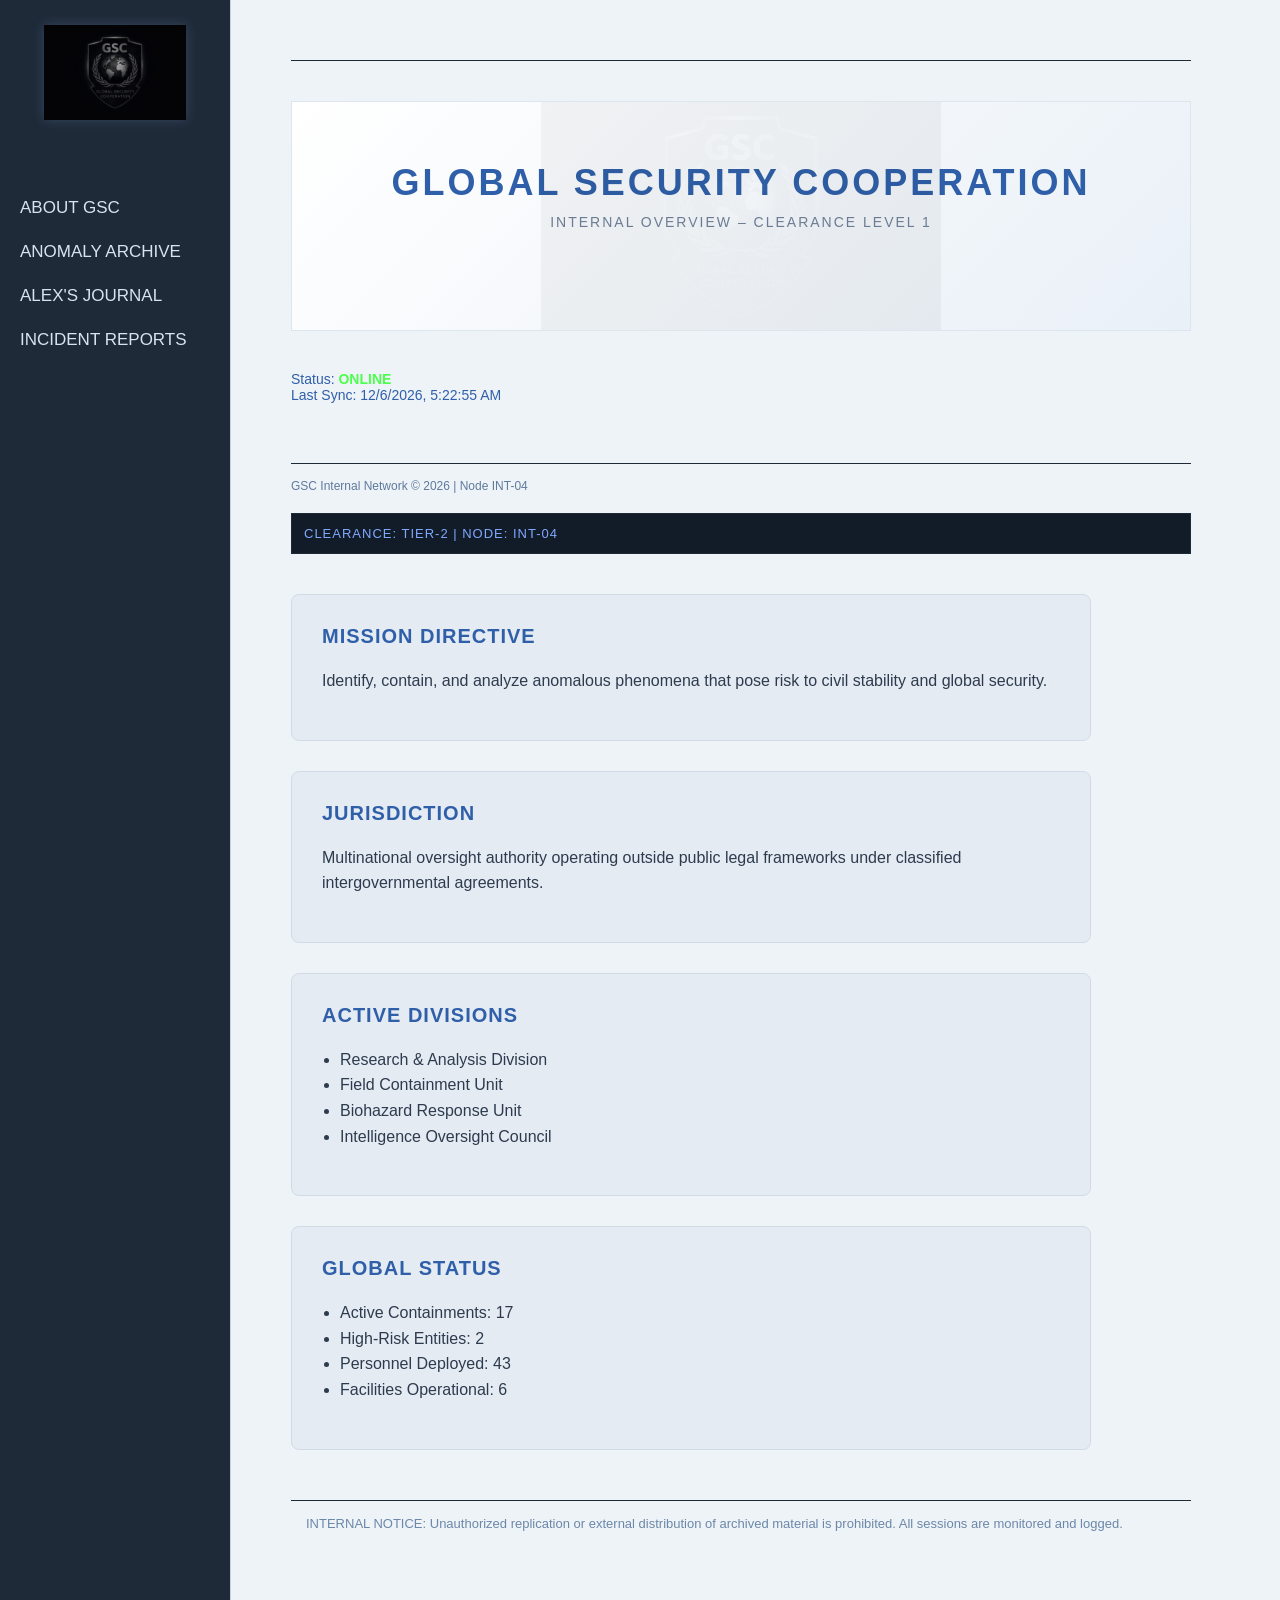
==== index.html @ 2fe8d0e1 "Update index.html" ====
<!DOCTYPE html>
<html>
<head>
  <title>GSC | About</title>
  <style>
    .divider {
  height: 1px;
  background: #1f2a38;
  margin: 15px 0 25px 0;
    }
    .online {
  color: #4cff4c;
  font-weight: bold;
  position: relative;
  animation: flicker 3s infinite;
}

@keyframes flicker {
  0%, 18%, 22%, 25%, 53%, 57%, 100% { opacity: 1; }
  20%, 24%, 55% { opacity: 0.4; }
}

.system-status {
  font-size: 14px;
  color: #2f5fa8;
  margin-top: 20px;
}
    .subtitle {
  color: #6f8199;
  margin-top: -10px;
  margin-bottom: 40px;
  font-size: 14px;
  letter-spacing: 1px;
    }
    .content {
  flex: 1;
  padding: 60px;
  max-width: 900px;
}

.content::before {
  content: "";
  display: block;
  height: 1px;
  background: #1f2a38;
  margin-bottom: 40px;
}
    body {
  
  animation: subtlePulse 8s ease-in-out infinite alternate;
@keyframes subtlePulse {
  from { background-position: 0% 0%; }
  to { background-position: 5% 5%; }
      }
  
  
  margin: 0;
  font-family: "Segoe UI", Arial, sans-serif;
  background: #eef3f8;
  color: #1e2a38;
  display: flex;
  
  
/* Sidebar */
.sidebar {
  width: 190px;
  background: #1e2a38;
  padding: 25px 20px;
  display: flex;
  flex-direction: column;
  border-right: 1px solid #c5d1df;
  min-height: 100vh;
        }
.sidebar a {
  color: #d8e2f0;
  text-decoration: none;
  margin: 12px 0;
  font-size: 17px;
  transition: all 0.25s ease;
    }

.sidebar a.active {
  color: #2f5fa8;
  border-left: 3px solid #2f5fa8;
  padding-left: 10px;
  }

.sidebar a:hover {
  color: #2f5fa8;
  padding-left: 6px;
}
.footer {
  margin-top: 60px;
  font-size: 12px;
  color: #5f7a9c;
  border-top: 1px solid #1f2a38;
  padding-top: 15px;
}

/* Logo */
.logo {
  width: 75%;
  max-width: 150px;
  height: auto;
  margin-bottom: 25px;
  align-self: center;
  filter: drop-shadow(0 0 6px rgba(143, 182, 255, 0.2));
                      }
.hero {
  position: relative;
  text-align: center;
  padding: 60px 20px;
  margin-bottom: 40px;
  border: 1px solid #dde5ef;
  background: linear-gradient(135deg, #ffffff, #e9f0f7);
  overflow: hidden;
}

.hero h1 {
  margin: 0;
  font-size: 36px;
  letter-spacing: 3px;
  color: #2f5fa8;
}

.hero .subtitle {
  margin-top: 10px;
  font-size: 14px;
  color: #6f8199;
  letter-spacing: 2px;
}

.hero-overlay {
  position: absolute;
  top: 50%;
  left: 50%;
  width: 400px;
  height: 400px;
  background: url("gsc-logo.png") no-repeat center;
  background-size: contain;
  transform: translate(-50%, -50%);
  opacity: 0.04;
  pointer-events: none;
      }

/* Content */
.content {
  flex: 1;
  padding: 60px;
  max-width: 900px;
    }
          .status-bar {
  margin-top: 20px;
  margin-bottom: 40px;
  padding: 12px;
  background-color: #121c29;
  border: 1px solid #1f2a38;
  font-size: 13px;
  letter-spacing: 1px;
  color: #7fa9ff;
}

.grid {
  display: flex;
  flex-direction: column;
  gap: 30px;
  max-width: 800px;
}

.card {
  background: #e4ebf3;
  padding: 30px;
  border: 1px solid #d2dbe5;
  border-radius: 8px;
  transition: all 0.25s ease;
}

.card:hover {
  border-color: #2f5fa8;
  transform: translateY(-3px);
  box-shadow: 0 6px 18px rgba(0, 0, 0, 0.06);
                              }

.card h3 {
   
  margin-top: 0;
  font-size: 20px;
  letter-spacing: 1px;
  color: #2f5fa8;
  font-weight: 600;
      
  
}

.card ul {
  padding-left: 18px;
  color: #9fb3cc;
}
.card p, .card ul {
  font-size: 16px;
  line-height: 1.6;
  color: #2e3b4e;
}
.notice {
  margin-top: 50px;
  padding: 15px;
  border-top: 1px solid #1f2a38;
  font-size: 13px;
  color: #6c87a8;
}

  </style>

<body>

  <div class="sidebar">
    <img src="gsc-logo.png" alt="GSC Logo" class="logo">
     <div class="divider"></div>
      <a href="index.html">ABOUT GSC</a>
      <a href="anomalies/">ANOMALY ARCHIVE</a>
      <a href="journal/">ALEX'S JOURNAL</a>
      <a href="incidents/">INCIDENT REPORTS</a>
  </div>

  <div class="content">
    <div class="hero">
  <div class="hero-overlay"></div>
  <h1>GLOBAL SECURITY COOPERATION</h1>
  <p class="subtitle">INTERNAL OVERVIEW – CLEARANCE LEVEL 1</p>
    </div>
<p class="system-status">
  Status: <span class="online">ONLINE</span><br>
  Last Sync: <span id="lastSync"></span>
</p>
    <footer class="footer">
  GSC Internal Network © 2026 | Node INT-04
    </footer>
<div class="status-bar">
  CLEARANCE: TIER-2 | NODE: INT-04
</div>

<div class="grid">

  <div class="card">
    <h3>MISSION DIRECTIVE</h3>
    <p>
      Identify, contain, and analyze anomalous phenomena that pose risk to
      civil stability and global security.
    </p>
  </div>

  <div class="card">
    <h3>JURISDICTION</h3>
    <p>
      Multinational oversight authority operating outside public legal
      frameworks under classified intergovernmental agreements.
    </p>
  </div>

  <div class="card">
    <h3>ACTIVE DIVISIONS</h3>
    <ul>
      <li>Research & Analysis Division</li>
      <li>Field Containment Unit</li>
      <li>Biohazard Response Unit</li>
      <li>Intelligence Oversight Council</li>
    </ul>
  </div>

  <div class="card">
    <h3>GLOBAL STATUS</h3>
    <ul>
      <li>Active Containments: 17</li>
      <li>High-Risk Entities: 2</li>
      <li>Personnel Deployed: 43</li>
      <li>Facilities Operational: 6</li>
    </ul>
  </div>

</div>

<div class="notice">
  INTERNAL NOTICE: Unauthorized replication or external distribution of
  archived material is prohibited. All sessions are monitored and logged.
</div>
  </div>
  <script>
  function updateTime() {
    const now = new Date();
    const formatted = now.toLocaleString();
    document.getElementById("lastSync").textContent = formatted;
  }

  updateTime();
  setInterval(updateTime, 1000);
</script>

</body>
</html>
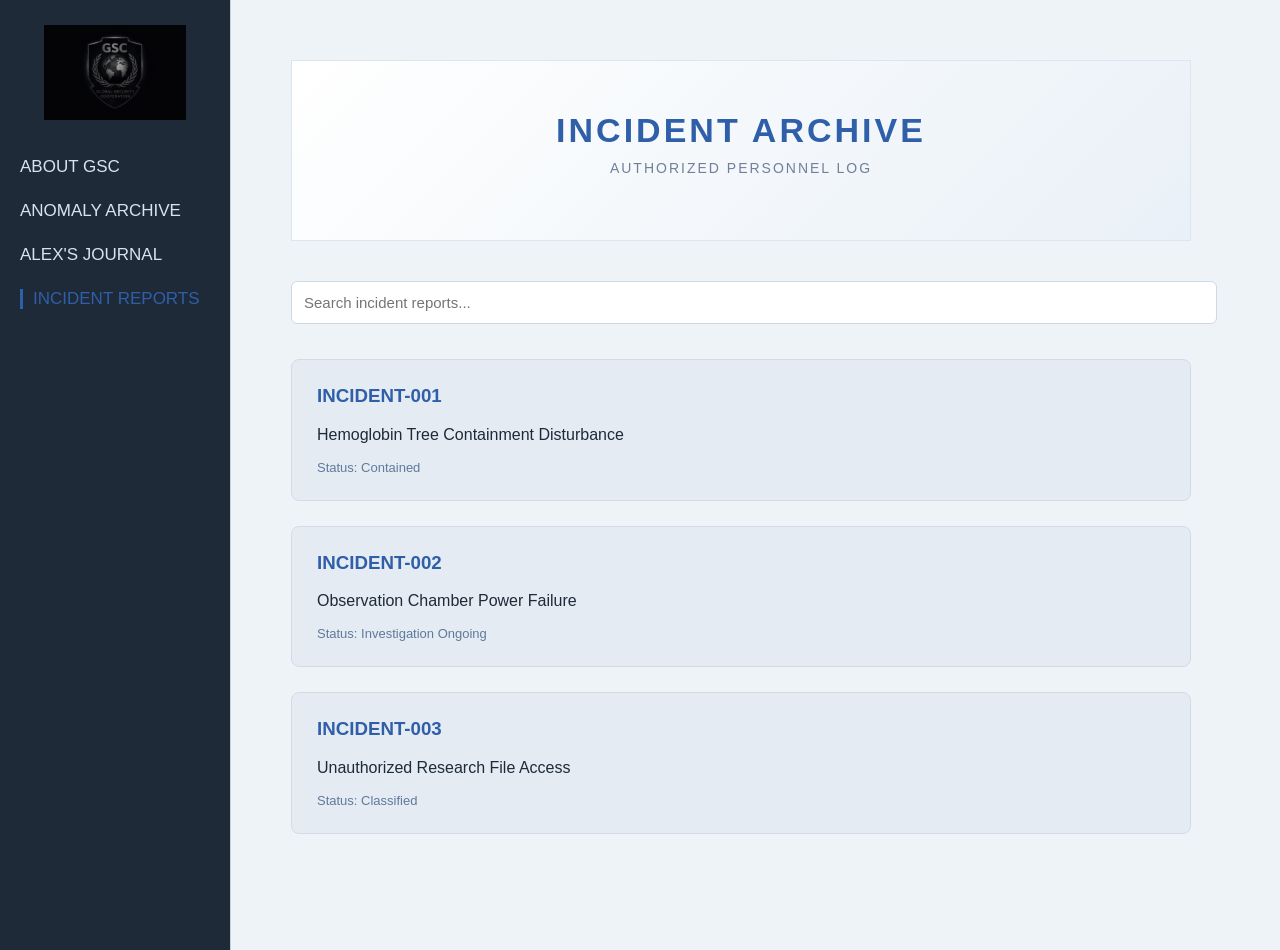
==== commit a7e593d5: "Update index.html" ====
--- a/index.html
+++ b/index.html
@@ -1,299 +1,186 @@
-<!DOCTYPE html>
-<html>
+<!DOCTYPE html><html>
 <head>
-  <title>GSC | About</title>
-  <style>
-    .divider {
-  height: 1px;
-  background: #1f2a38;
-  margin: 15px 0 25px 0;
-    }
-    .online {
-  color: #4cff4c;
-  font-weight: bold;
-  position: relative;
-  animation: flicker 3s infinite;
+<title>GSC | Incident Reports</title><style>
+
+body{
+margin:0;
+font-family:"Segoe UI", Arial, sans-serif;
+background:#eef3f8;
+color:#1e2a38;
+display:flex;
 }
 
-@keyframes flicker {
-  0%, 18%, 22%, 25%, 53%, 57%, 100% { opacity: 1; }
-  20%, 24%, 55% { opacity: 0.4; }
+/* Sidebar */
+
+.sidebar{
+width:190px;
+background:#1e2a38;
+padding:25px 20px;
+display:flex;
+flex-direction:column;
+border-right:1px solid #c5d1df;
+min-height:100vh;
 }
 
-.system-status {
-  font-size: 14px;
-  color: #2f5fa8;
-  margin-top: 20px;
-}
-    .subtitle {
-  color: #6f8199;
-  margin-top: -10px;
-  margin-bottom: 40px;
-  font-size: 14px;
-  letter-spacing: 1px;
-    }
-    .content {
-  flex: 1;
-  padding: 60px;
-  max-width: 900px;
+.sidebar a{
+color:#d8e2f0;
+text-decoration:none;
+margin:12px 0;
+font-size:17px;
+transition:all 0.25s ease;
 }
 
-.content::before {
-  content: "";
-  display: block;
-  height: 1px;
-  background: #1f2a38;
-  margin-bottom: 40px;
-}
-    body {
-  
-  animation: subtlePulse 8s ease-in-out infinite alternate;
-@keyframes subtlePulse {
-  from { background-position: 0% 0%; }
-  to { background-position: 5% 5%; }
-      }
-  
-  
-  margin: 0;
-  font-family: "Segoe UI", Arial, sans-serif;
-  background: #eef3f8;
-  color: #1e2a38;
-  display: flex;
-  
-  
-/* Sidebar */
-.sidebar {
-  width: 190px;
-  background: #1e2a38;
-  padding: 25px 20px;
-  display: flex;
-  flex-direction: column;
-  border-right: 1px solid #c5d1df;
-  min-height: 100vh;
-        }
-.sidebar a {
-  color: #d8e2f0;
-  text-decoration: none;
-  margin: 12px 0;
-  font-size: 17px;
-  transition: all 0.25s ease;
-    }
-
-.sidebar a.active {
-  color: #2f5fa8;
-  border-left: 3px solid #2f5fa8;
-  padding-left: 10px;
-  }
-
-.sidebar a:hover {
-  color: #2f5fa8;
-  padding-left: 6px;
-}
-.footer {
-  margin-top: 60px;
-  font-size: 12px;
-  color: #5f7a9c;
-  border-top: 1px solid #1f2a38;
-  padding-top: 15px;
+.sidebar a.active{
+color:#2f5fa8;
+border-left:3px solid #2f5fa8;
+padding-left:10px;
 }
 
-/* Logo */
-.logo {
-  width: 75%;
-  max-width: 150px;
-  height: auto;
-  margin-bottom: 25px;
-  align-self: center;
-  filter: drop-shadow(0 0 6px rgba(143, 182, 255, 0.2));
-                      }
-.hero {
-  position: relative;
-  text-align: center;
-  padding: 60px 20px;
-  margin-bottom: 40px;
-  border: 1px solid #dde5ef;
-  background: linear-gradient(135deg, #ffffff, #e9f0f7);
-  overflow: hidden;
+.sidebar a:hover{
+color:#2f5fa8;
+padding-left:6px;
 }
 
-.hero h1 {
-  margin: 0;
-  font-size: 36px;
-  letter-spacing: 3px;
-  color: #2f5fa8;
+.logo{
+width:75%;
+max-width:150px;
+margin-bottom:25px;
+align-self:center;
 }
 
-.hero .subtitle {
-  margin-top: 10px;
-  font-size: 14px;
-  color: #6f8199;
-  letter-spacing: 2px;
+/* Main content */
+
+.content{
+flex:1;
+padding:60px;
+max-width:900px;
 }
 
-.hero-overlay {
-  position: absolute;
-  top: 50%;
-  left: 50%;
-  width: 400px;
-  height: 400px;
-  background: url("gsc-logo.png") no-repeat center;
-  background-size: contain;
-  transform: translate(-50%, -50%);
-  opacity: 0.04;
-  pointer-events: none;
-      }
+/* Header */
 
-/* Content */
-.content {
-  flex: 1;
-  padding: 60px;
-  max-width: 900px;
-    }
-          .status-bar {
-  margin-top: 20px;
-  margin-bottom: 40px;
-  padding: 12px;
-  background-color: #121c29;
-  border: 1px solid #1f2a38;
-  font-size: 13px;
-  letter-spacing: 1px;
-  color: #7fa9ff;
+.hero{
+text-align:center;
+padding:50px;
+border:1px solid #dde5ef;
+background:linear-gradient(135deg,#ffffff,#e9f0f7);
+margin-bottom:40px;
 }
 
-.grid {
-  display: flex;
-  flex-direction: column;
-  gap: 30px;
-  max-width: 800px;
+.hero h1{
+margin:0;
+font-size:34px;
+letter-spacing:3px;
+color:#2f5fa8;
 }
 
-.card {
-  background: #e4ebf3;
-  padding: 30px;
-  border: 1px solid #d2dbe5;
-  border-radius: 8px;
-  transition: all 0.25s ease;
+.subtitle{
+font-size:14px;
+letter-spacing:2px;
+color:#6f8199;
+margin-top:10px;
 }
 
-.card:hover {
-  border-color: #2f5fa8;
-  transform: translateY(-3px);
-  box-shadow: 0 6px 18px rgba(0, 0, 0, 0.06);
-                              }
+/* Search */
 
-.card h3 {
-   
-  margin-top: 0;
-  font-size: 20px;
-  letter-spacing: 1px;
-  color: #2f5fa8;
-  font-weight: 600;
-      
-  
+.search-bar{
+margin-bottom:35px;
 }
 
-.card ul {
-  padding-left: 18px;
-  color: #9fb3cc;
-}
-.card p, .card ul {
-  font-size: 16px;
-  line-height: 1.6;
-  color: #2e3b4e;
-}
-.notice {
-  margin-top: 50px;
-  padding: 15px;
-  border-top: 1px solid #1f2a38;
-  font-size: 13px;
-  color: #6c87a8;
+.search-bar input{
+width:100%;
+padding:12px;
+border:1px solid #cfd8e3;
+border-radius:6px;
+font-size:15px;
 }
 
-  </style>
+/* Incident cards */
 
-<body>
+.incident-list{
+display:flex;
+flex-direction:column;
+gap:25px;
+}
 
-  <div class="sidebar">
-    <img src="gsc-logo.png" alt="GSC Logo" class="logo">
-     <div class="divider"></div>
-      <a href="index.html">ABOUT GSC</a>
-      <a href="anomalies/">ANOMALY ARCHIVE</a>
-      <a href="journal/">ALEX'S JOURNAL</a>
-      <a href="incidents/">INCIDENT REPORTS</a>
-  </div>
+.incident-card{
+background:#e4ebf3;
+padding:25px;
+border:1px solid #d2dbe5;
+border-radius:8px;
+transition:all 0.25s ease;
+}
 
-  <div class="content">
-    <div class="hero">
-  <div class="hero-overlay"></div>
-  <h1>GLOBAL SECURITY COOPERATION</h1>
-  <p class="subtitle">INTERNAL OVERVIEW – CLEARANCE LEVEL 1</p>
-    </div>
-<p class="system-status">
-  Status: <span class="online">ONLINE</span><br>
-  Last Sync: <span id="lastSync"></span>
-</p>
-    <footer class="footer">
-  GSC Internal Network © 2026 | Node INT-04
-    </footer>
-<div class="status-bar">
-  CLEARANCE: TIER-2 | NODE: INT-04
-</div>
+.incident-card:hover{
+border-color:#2f5fa8;
+transform:translateY(-3px);
+box-shadow:0 6px 18px rgba(0,0,0,0.06);
+}
 
-<div class="grid">
+.incident-card h3{
+margin-top:0;
+color:#2f5fa8;
+}
 
-  <div class="card">
-    <h3>MISSION DIRECTIVE</h3>
-    <p>
-      Identify, contain, and analyze anomalous phenomena that pose risk to
-      civil stability and global security.
-    </p>
-  </div>
+.incident-card a{
+text-decoration:none;
+color:inherit;
+}
 
-  <div class="card">
-    <h3>JURISDICTION</h3>
-    <p>
-      Multinational oversight authority operating outside public legal
-      frameworks under classified intergovernmental agreements.
-    </p>
-  </div>
+.status{
+font-size:13px;
+margin-top:10px;
+color:#5f7a9c;
+}
 
-  <div class="card">
-    <h3>ACTIVE DIVISIONS</h3>
-    <ul>
-      <li>Research & Analysis Division</li>
-      <li>Field Containment Unit</li>
-      <li>Biohazard Response Unit</li>
-      <li>Intelligence Oversight Council</li>
-    </ul>
-  </div>
+</style></head><body><div class="sidebar"><img src="../gsc-logo.png" class="logo"><a href="../index.html">ABOUT GSC</a>
+<a href="../anomalies/">ANOMALY ARCHIVE</a>
+<a href="../journal/">ALEX'S JOURNAL</a>
+<a href="index.html" class="active">INCIDENT REPORTS</a>
 
-  <div class="card">
-    <h3>GLOBAL STATUS</h3>
-    <ul>
-      <li>Active Containments: 17</li>
-      <li>High-Risk Entities: 2</li>
-      <li>Personnel Deployed: 43</li>
-      <li>Facilities Operational: 6</li>
-    </ul>
-  </div>
+</div><div class="content"><div class="hero">
+<h1>INCIDENT ARCHIVE</h1>
+<p class="subtitle">AUTHORIZED PERSONNEL LOG</p>
+</div><div class="search-bar">
+<input type="text" id="searchInput" placeholder="Search incident reports...">
+</div><div class="incident-list" id="incidentList"><div class="incident-card">
+<a href="incident-001.html">
+<h3>INCIDENT-001</h3>
+<p>Hemoglobin Tree Containment Disturbance</p>
+</a>
+<div class="status">Status: Contained</div>
+</div><div class="incident-card">
+<a href="incident-002.html">
+<h3>INCIDENT-002</h3>
+<p>Observation Chamber Power Failure</p>
+</a>
+<div class="status">Status: Investigation Ongoing</div>
+</div><div class="incident-card">
+<a href="incident-003.html">
+<h3>INCIDENT-003</h3>
+<p>Unauthorized Research File Access</p>
+</a>
+<div class="status">Status: Classified</div>
+</div></div></div><script>
 
-</div>
+const searchInput = document.getElementById("searchInput");
 
-<div class="notice">
-  INTERNAL NOTICE: Unauthorized replication or external distribution of
-  archived material is prohibited. All sessions are monitored and logged.
-</div>
-  </div>
-  <script>
-  function updateTime() {
-    const now = new Date();
-    const formatted = now.toLocaleString();
-    document.getElementById("lastSync").textContent = formatted;
-  }
+searchInput.addEventListener("keyup", function(){
+let filter = searchInput.value.toLowerCase();
+let cards = document.querySelectorAll(".incident-card");
 
-  updateTime();
-  setInterval(updateTime, 1000);
-</script>
+cards.forEach(card=>{
+let text = card.innerText.toLowerCase();
 
-</body>
+if(text.includes(filter)){
+card.style.display="block";
+}
+else{
+card.style.display="none";
+}
+
+});
+
+});
+
+</script></body>
 </html>
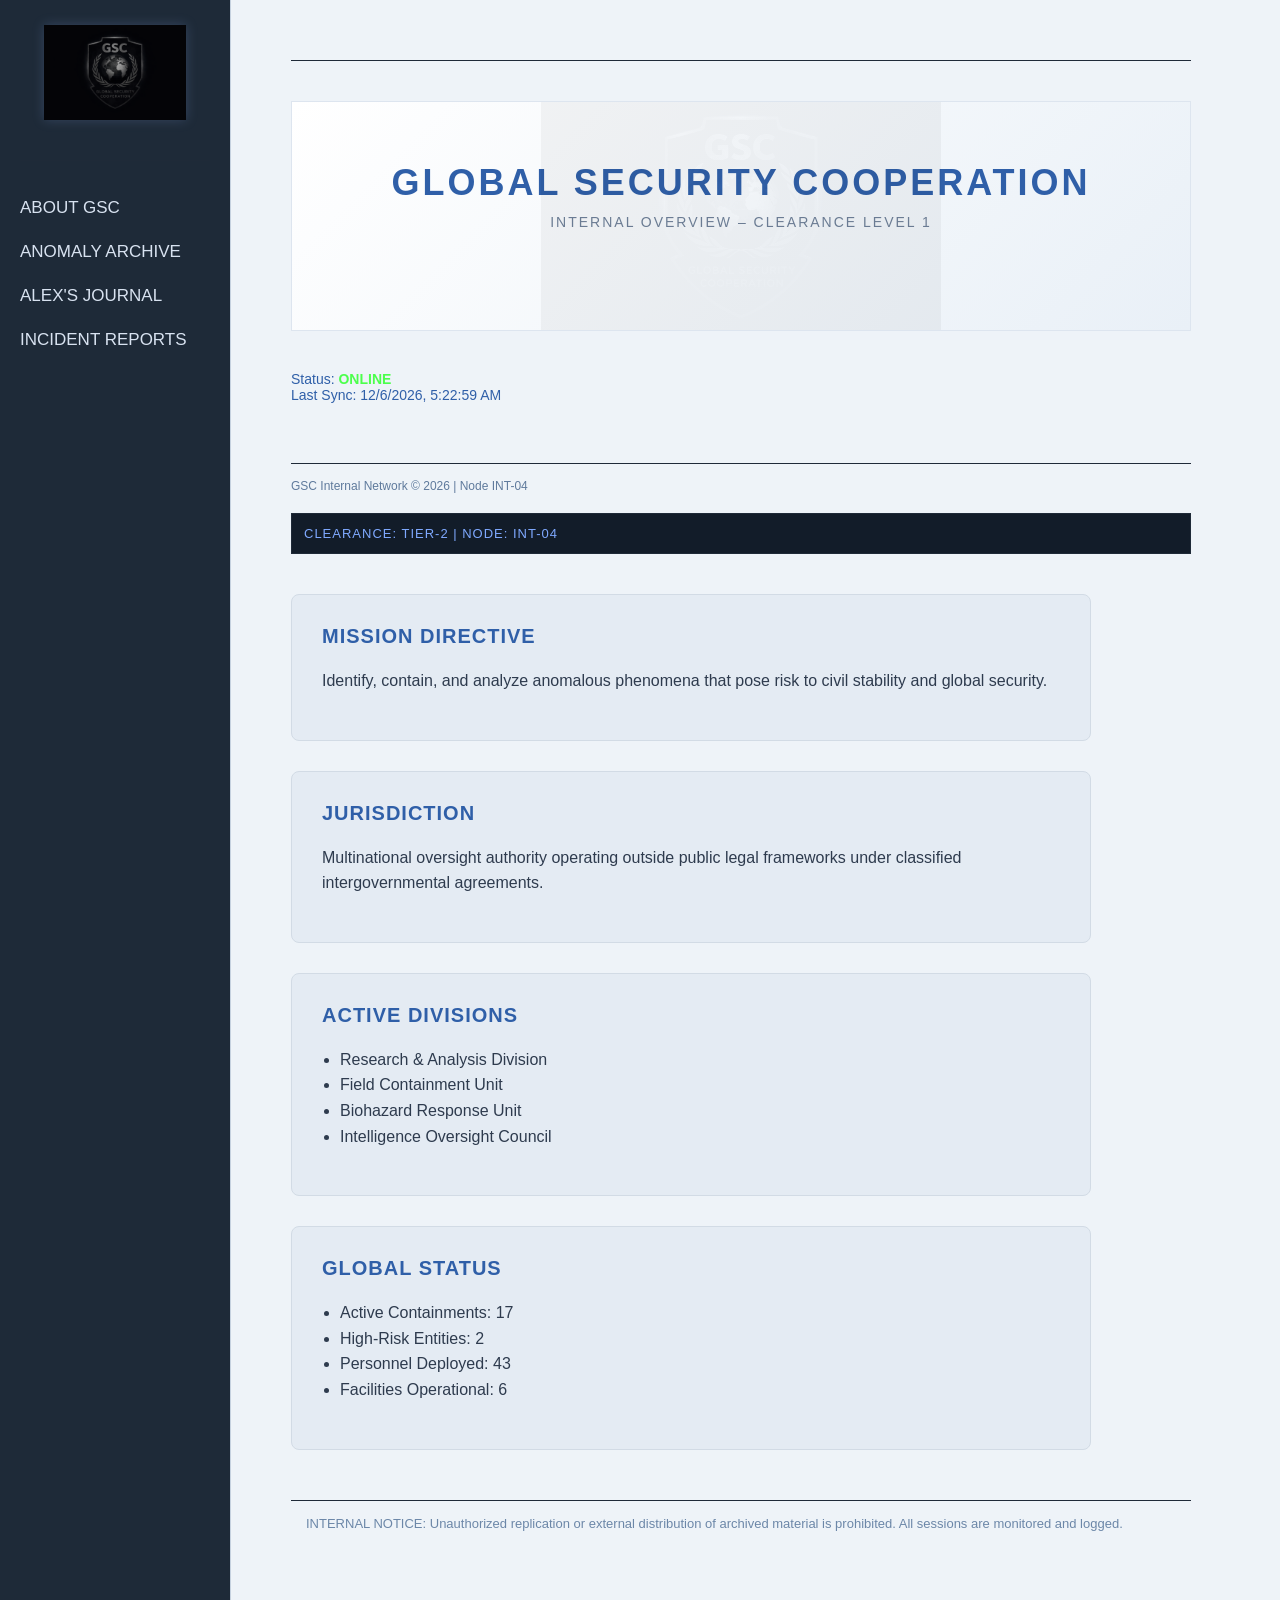
==== commit 6277d7ef: "Update index.html" ====
--- a/index.html
+++ b/index.html
@@ -1,186 +1,271 @@
-<!DOCTYPE html><html>
-<head>
-<title>GSC | Incident Reports</title><style>
-
-body{
-margin:0;
-font-family:"Segoe UI", Arial, sans-serif;
-background:#eef3f8;
-color:#1e2a38;
-display:flex;
-}
+<!DOCTYPE html>  <html>  
+<head>  
+  <title>GSC | About</title>  
+  <style>  
+    .divider {  
+  height: 1px;  
+  background: #1f2a38;  
+  margin: 15px 0 25px 0;  
+    }  
+    .online {  
+  color: #4cff4c;  
+  font-weight: bold;  
+  position: relative;  
+  animation: flicker 3s infinite;  
+}  @keyframes flicker {
+0%, 18%, 22%, 25%, 53%, 57%, 100% { opacity: 1; }
+20%, 24%, 55% { opacity: 0.4; }
+}
+
+.system-status {
+font-size: 14px;
+color: #2f5fa8;
+margin-top: 20px;
+}
+.subtitle {
+color: #6f8199;
+margin-top: -10px;
+margin-bottom: 40px;
+font-size: 14px;
+letter-spacing: 1px;
+}
+.content {
+flex: 1;
+padding: 60px;
+max-width: 900px;
+}
+
+.content::before {
+content: "";
+display: block;
+height: 1px;
+background: #1f2a38;
+margin-bottom: 40px;
+}
+body {
+
+animation: subtlePulse 8s ease-in-out infinite alternate;
+@keyframes subtlePulse {
+from { background-position: 0% 0%; }
+to { background-position: 5% 5%; }
+}
+
+margin: 0;
+font-family: "Segoe UI", Arial, sans-serif;
+background: #eef3f8;
+color: #1e2a38;
+display: flex;
 
 /* Sidebar */
-
-.sidebar{
-width:190px;
-background:#1e2a38;
-padding:25px 20px;
-display:flex;
-flex-direction:column;
-border-right:1px solid #c5d1df;
-min-height:100vh;
-}
-
-.sidebar a{
-color:#d8e2f0;
-text-decoration:none;
-margin:12px 0;
-font-size:17px;
-transition:all 0.25s ease;
-}
-
-.sidebar a.active{
-color:#2f5fa8;
-border-left:3px solid #2f5fa8;
-padding-left:10px;
-}
-
-.sidebar a:hover{
-color:#2f5fa8;
-padding-left:6px;
-}
-
-.logo{
-width:75%;
-max-width:150px;
-margin-bottom:25px;
-align-self:center;
-}
-
-/* Main content */
-
-.content{
-flex:1;
-padding:60px;
-max-width:900px;
-}
-
-/* Header */
-
-.hero{
-text-align:center;
-padding:50px;
-border:1px solid #dde5ef;
-background:linear-gradient(135deg,#ffffff,#e9f0f7);
-margin-bottom:40px;
-}
-
-.hero h1{
-margin:0;
-font-size:34px;
-letter-spacing:3px;
-color:#2f5fa8;
-}
-
-.subtitle{
-font-size:14px;
-letter-spacing:2px;
-color:#6f8199;
-margin-top:10px;
-}
-
-/* Search */
-
-.search-bar{
-margin-bottom:35px;
-}
-
-.search-bar input{
-width:100%;
-padding:12px;
-border:1px solid #cfd8e3;
-border-radius:6px;
-font-size:15px;
-}
-
-/* Incident cards */
-
-.incident-list{
-display:flex;
-flex-direction:column;
-gap:25px;
-}
-
-.incident-card{
-background:#e4ebf3;
-padding:25px;
-border:1px solid #d2dbe5;
-border-radius:8px;
-transition:all 0.25s ease;
-}
-
-.incident-card:hover{
-border-color:#2f5fa8;
-transform:translateY(-3px);
-box-shadow:0 6px 18px rgba(0,0,0,0.06);
-}
-
-.incident-card h3{
-margin-top:0;
-color:#2f5fa8;
-}
-
-.incident-card a{
-text-decoration:none;
-color:inherit;
-}
-
-.status{
-font-size:13px;
-margin-top:10px;
-color:#5f7a9c;
-}
-
-</style></head><body><div class="sidebar"><img src="../gsc-logo.png" class="logo"><a href="../index.html">ABOUT GSC</a>
-<a href="../anomalies/">ANOMALY ARCHIVE</a>
-<a href="../journal/">ALEX'S JOURNAL</a>
-<a href="index.html" class="active">INCIDENT REPORTS</a>
-
-</div><div class="content"><div class="hero">
-<h1>INCIDENT ARCHIVE</h1>
-<p class="subtitle">AUTHORIZED PERSONNEL LOG</p>
-</div><div class="search-bar">
-<input type="text" id="searchInput" placeholder="Search incident reports...">
-</div><div class="incident-list" id="incidentList"><div class="incident-card">
-<a href="incident-001.html">
-<h3>INCIDENT-001</h3>
-<p>Hemoglobin Tree Containment Disturbance</p>
-</a>
-<div class="status">Status: Contained</div>
-</div><div class="incident-card">
-<a href="incident-002.html">
-<h3>INCIDENT-002</h3>
-<p>Observation Chamber Power Failure</p>
-</a>
-<div class="status">Status: Investigation Ongoing</div>
-</div><div class="incident-card">
-<a href="incident-003.html">
-<h3>INCIDENT-003</h3>
-<p>Unauthorized Research File Access</p>
-</a>
-<div class="status">Status: Classified</div>
-</div></div></div><script>
-
-const searchInput = document.getElementById("searchInput");
-
-searchInput.addEventListener("keyup", function(){
-let filter = searchInput.value.toLowerCase();
-let cards = document.querySelectorAll(".incident-card");
-
-cards.forEach(card=>{
-let text = card.innerText.toLowerCase();
-
-if(text.includes(filter)){
-card.style.display="block";
-}
-else{
-card.style.display="none";
-}
-
-});
-
-});
-
-</script></body>
-</html>
+.sidebar {
+width: 190px;
+background: #1e2a38;
+padding: 25px 20px;
+display: flex;
+flex-direction: column;
+border-right: 1px solid #c5d1df;
+min-height: 100vh;
+}
+.sidebar a {
+color: #d8e2f0;
+text-decoration: none;
+margin: 12px 0;
+font-size: 17px;
+transition: all 0.25s ease;
+}
+
+.sidebar a.active {
+color: #2f5fa8;
+border-left: 3px solid #2f5fa8;
+padding-left: 10px;
+}
+
+.sidebar a:hover {
+color: #2f5fa8;
+padding-left: 6px;
+}
+.footer {
+margin-top: 60px;
+font-size: 12px;
+color: #5f7a9c;
+border-top: 1px solid #1f2a38;
+padding-top: 15px;
+}
+
+/* Logo */
+.logo {
+width: 75%;
+max-width: 150px;
+height: auto;
+margin-bottom: 25px;
+align-self: center;
+filter: drop-shadow(0 0 6px rgba(143, 182, 255, 0.2));
+}
+.hero {
+position: relative;
+text-align: center;
+padding: 60px 20px;
+margin-bottom: 40px;
+border: 1px solid #dde5ef;
+background: linear-gradient(135deg, #ffffff, #e9f0f7);
+overflow: hidden;
+}
+
+.hero h1 {
+margin: 0;
+font-size: 36px;
+letter-spacing: 3px;
+color: #2f5fa8;
+}
+
+.hero .subtitle {
+margin-top: 10px;
+font-size: 14px;
+color: #6f8199;
+letter-spacing: 2px;
+}
+
+.hero-overlay {
+position: absolute;
+top: 50%;
+left: 50%;
+width: 400px;
+height: 400px;
+background: url("gsc-logo.png") no-repeat center;
+background-size: contain;
+transform: translate(-50%, -50%);
+opacity: 0.04;
+pointer-events: none;
+}
+
+/* Content */
+.content {
+flex: 1;
+padding: 60px;
+max-width: 900px;
+}
+.status-bar {
+margin-top: 20px;
+margin-bottom: 40px;
+padding: 12px;
+background-color: #121c29;
+border: 1px solid #1f2a38;
+font-size: 13px;
+letter-spacing: 1px;
+color: #7fa9ff;
+}
+
+.grid {
+display: flex;
+flex-direction: column;
+gap: 30px;
+max-width: 800px;
+}
+
+.card {
+background: #e4ebf3;
+padding: 30px;
+border: 1px solid #d2dbe5;
+border-radius: 8px;
+transition: all 0.25s ease;
+}
+
+.card:hover {
+border-color: #2f5fa8;
+transform: translateY(-3px);
+box-shadow: 0 6px 18px rgba(0, 0, 0, 0.06);
+}
+
+.card h3 {
+
+margin-top: 0;
+font-size: 20px;
+letter-spacing: 1px;
+color: #2f5fa8;
+font-weight: 600;
+
+}
+
+.card ul {
+padding-left: 18px;
+color: #9fb3cc;
+}
+.card p, .card ul {
+font-size: 16px;
+line-height: 1.6;
+color: #2e3b4e;
+}
+.notice {
+margin-top: 50px;
+padding: 15px;
+border-top: 1px solid #1f2a38;
+font-size: 13px;
+color: #6c87a8;
+}
+
+  </style>  <body>    <div class="sidebar">  
+    <img src="gsc-logo.png" alt="GSC Logo" class="logo">  
+     <div class="divider"></div>  
+      <a href="index.html">ABOUT GSC</a>  
+      <a href="anomalies/">ANOMALY ARCHIVE</a>  
+      <a href="journal/">ALEX'S JOURNAL</a>  
+      <a href="incidents/">INCIDENT REPORTS</a>  
+  </div>    <div class="content">  
+    <div class="hero">  
+  <div class="hero-overlay"></div>  
+  <h1>GLOBAL SECURITY COOPERATION</h1>  
+  <p class="subtitle">INTERNAL OVERVIEW – CLEARANCE LEVEL 1</p>  
+    </div>  
+<p class="system-status">  
+  Status: <span class="online">ONLINE</span><br>  
+  Last Sync: <span id="lastSync"></span>  
+</p>  
+    <footer class="footer">  
+  GSC Internal Network © 2026 | Node INT-04  
+    </footer>  
+<div class="status-bar">  
+  CLEARANCE: TIER-2 | NODE: INT-04  
+</div>  <div class="grid">    <div class="card">  
+    <h3>MISSION DIRECTIVE</h3>  
+    <p>  
+      Identify, contain, and analyze anomalous phenomena that pose risk to  
+      civil stability and global security.  
+    </p>  
+  </div>    <div class="card">  
+    <h3>JURISDICTION</h3>  
+    <p>  
+      Multinational oversight authority operating outside public legal  
+      frameworks under classified intergovernmental agreements.  
+    </p>  
+  </div>    <div class="card">  
+    <h3>ACTIVE DIVISIONS</h3>  
+    <ul>  
+      <li>Research & Analysis Division</li>  
+      <li>Field Containment Unit</li>  
+      <li>Biohazard Response Unit</li>  
+      <li>Intelligence Oversight Council</li>  
+    </ul>  
+  </div>    <div class="card">  
+    <h3>GLOBAL STATUS</h3>  
+    <ul>  
+      <li>Active Containments: 17</li>  
+      <li>High-Risk Entities: 2</li>  
+      <li>Personnel Deployed: 43</li>  
+      <li>Facilities Operational: 6</li>  
+    </ul>  
+  </div>  </div>  <div class="notice">  
+  INTERNAL NOTICE: Unauthorized replication or external distribution of  
+  archived material is prohibited. All sessions are monitored and logged.  
+</div>  
+  </div>  
+  <script>  
+  function updateTime() {  
+    const now = new Date();  
+    const formatted = now.toLocaleString();  
+    document.getElementById("lastSync").textContent = formatted;  
+  }  updateTime();
+setInterval(updateTime, 1000);
+</script>
+
+</body>  
+</html>  
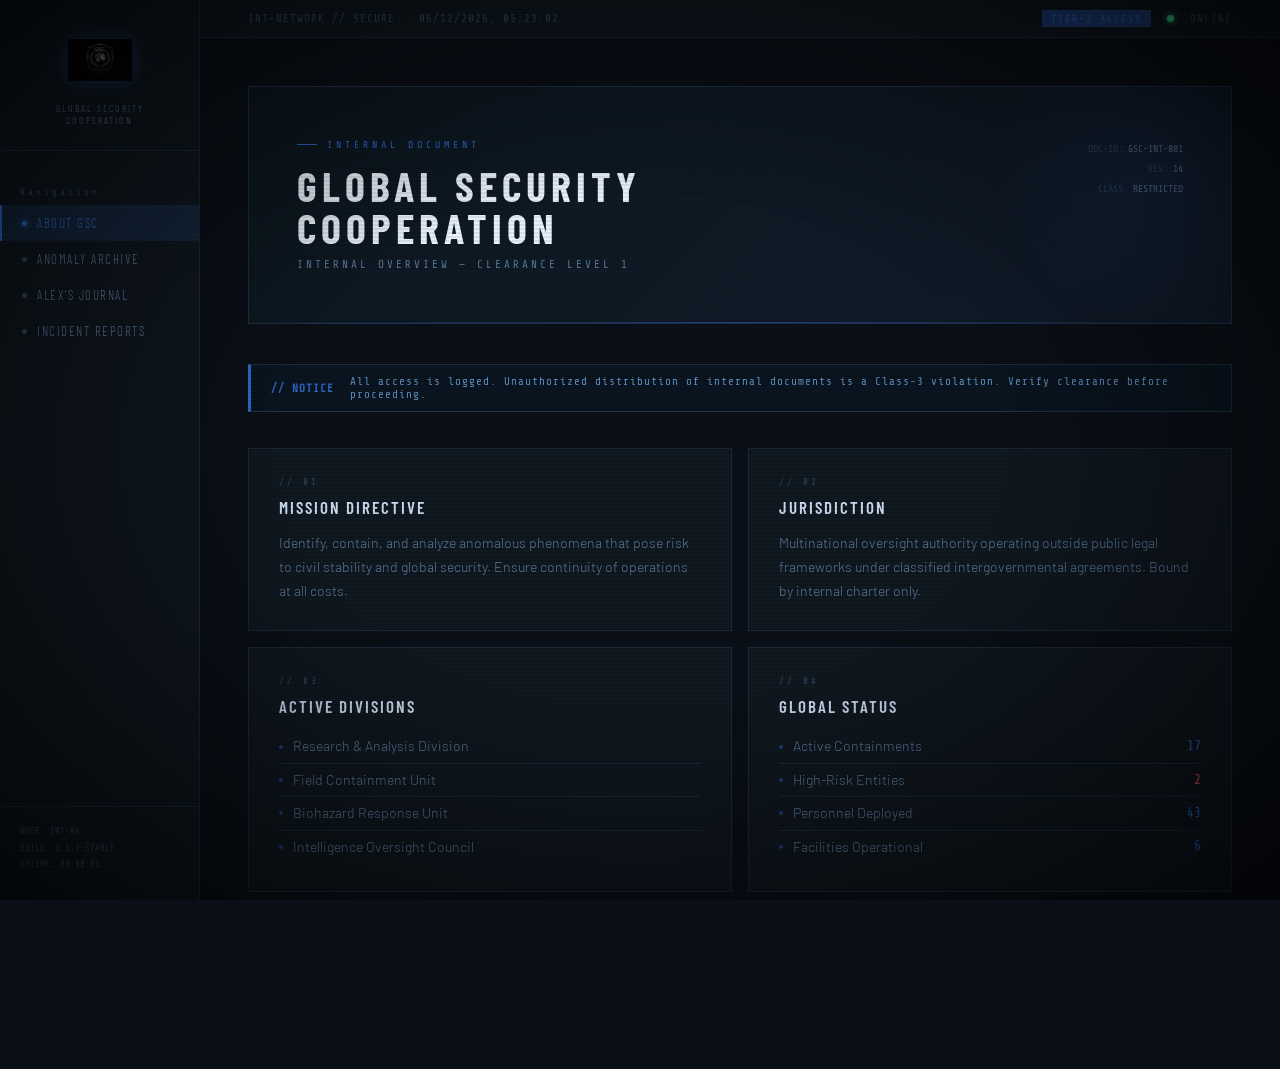
==== commit 63a83766: "Update index.html" ====
--- a/index.html
+++ b/index.html
@@ -1,271 +1,679 @@
-<!DOCTYPE html>  <html>  
-<head>  
-  <title>GSC | About</title>  
-  <style>  
-    .divider {  
-  height: 1px;  
-  background: #1f2a38;  
-  margin: 15px 0 25px 0;  
-    }  
-    .online {  
-  color: #4cff4c;  
-  font-weight: bold;  
-  position: relative;  
-  animation: flicker 3s infinite;  
-}  @keyframes flicker {
-0%, 18%, 22%, 25%, 53%, 57%, 100% { opacity: 1; }
-20%, 24%, 55% { opacity: 0.4; }
-}
-
-.system-status {
-font-size: 14px;
-color: #2f5fa8;
-margin-top: 20px;
-}
-.subtitle {
-color: #6f8199;
-margin-top: -10px;
-margin-bottom: 40px;
-font-size: 14px;
-letter-spacing: 1px;
-}
-.content {
-flex: 1;
-padding: 60px;
-max-width: 900px;
-}
-
-.content::before {
-content: "";
-display: block;
-height: 1px;
-background: #1f2a38;
-margin-bottom: 40px;
-}
-body {
-
-animation: subtlePulse 8s ease-in-out infinite alternate;
-@keyframes subtlePulse {
-from { background-position: 0% 0%; }
-to { background-position: 5% 5%; }
-}
-
-margin: 0;
-font-family: "Segoe UI", Arial, sans-serif;
-background: #eef3f8;
-color: #1e2a38;
-display: flex;
-
-/* Sidebar */
-.sidebar {
-width: 190px;
-background: #1e2a38;
-padding: 25px 20px;
-display: flex;
-flex-direction: column;
-border-right: 1px solid #c5d1df;
-min-height: 100vh;
-}
-.sidebar a {
-color: #d8e2f0;
-text-decoration: none;
-margin: 12px 0;
-font-size: 17px;
-transition: all 0.25s ease;
-}
-
-.sidebar a.active {
-color: #2f5fa8;
-border-left: 3px solid #2f5fa8;
-padding-left: 10px;
-}
-
-.sidebar a:hover {
-color: #2f5fa8;
-padding-left: 6px;
-}
-.footer {
-margin-top: 60px;
-font-size: 12px;
-color: #5f7a9c;
-border-top: 1px solid #1f2a38;
-padding-top: 15px;
-}
-
-/* Logo */
-.logo {
-width: 75%;
-max-width: 150px;
-height: auto;
-margin-bottom: 25px;
-align-self: center;
-filter: drop-shadow(0 0 6px rgba(143, 182, 255, 0.2));
-}
-.hero {
-position: relative;
-text-align: center;
-padding: 60px 20px;
-margin-bottom: 40px;
-border: 1px solid #dde5ef;
-background: linear-gradient(135deg, #ffffff, #e9f0f7);
-overflow: hidden;
-}
-
-.hero h1 {
-margin: 0;
-font-size: 36px;
-letter-spacing: 3px;
-color: #2f5fa8;
-}
-
-.hero .subtitle {
-margin-top: 10px;
-font-size: 14px;
-color: #6f8199;
-letter-spacing: 2px;
-}
-
-.hero-overlay {
-position: absolute;
-top: 50%;
-left: 50%;
-width: 400px;
-height: 400px;
-background: url("gsc-logo.png") no-repeat center;
-background-size: contain;
-transform: translate(-50%, -50%);
-opacity: 0.04;
-pointer-events: none;
-}
-
-/* Content */
-.content {
-flex: 1;
-padding: 60px;
-max-width: 900px;
-}
-.status-bar {
-margin-top: 20px;
-margin-bottom: 40px;
-padding: 12px;
-background-color: #121c29;
-border: 1px solid #1f2a38;
-font-size: 13px;
-letter-spacing: 1px;
-color: #7fa9ff;
-}
-
-.grid {
-display: flex;
-flex-direction: column;
-gap: 30px;
-max-width: 800px;
-}
-
-.card {
-background: #e4ebf3;
-padding: 30px;
-border: 1px solid #d2dbe5;
-border-radius: 8px;
-transition: all 0.25s ease;
-}
-
-.card:hover {
-border-color: #2f5fa8;
-transform: translateY(-3px);
-box-shadow: 0 6px 18px rgba(0, 0, 0, 0.06);
-}
-
-.card h3 {
-
-margin-top: 0;
-font-size: 20px;
-letter-spacing: 1px;
-color: #2f5fa8;
-font-weight: 600;
-
-}
-
-.card ul {
-padding-left: 18px;
-color: #9fb3cc;
-}
-.card p, .card ul {
-font-size: 16px;
-line-height: 1.6;
-color: #2e3b4e;
-}
-.notice {
-margin-top: 50px;
-padding: 15px;
-border-top: 1px solid #1f2a38;
-font-size: 13px;
-color: #6c87a8;
-}
-
-  </style>  <body>    <div class="sidebar">  
-    <img src="gsc-logo.png" alt="GSC Logo" class="logo">  
-     <div class="divider"></div>  
-      <a href="index.html">ABOUT GSC</a>  
-      <a href="anomalies/">ANOMALY ARCHIVE</a>  
-      <a href="journal/">ALEX'S JOURNAL</a>  
-      <a href="incidents/">INCIDENT REPORTS</a>  
-  </div>    <div class="content">  
-    <div class="hero">  
-  <div class="hero-overlay"></div>  
-  <h1>GLOBAL SECURITY COOPERATION</h1>  
-  <p class="subtitle">INTERNAL OVERVIEW – CLEARANCE LEVEL 1</p>  
-    </div>  
-<p class="system-status">  
-  Status: <span class="online">ONLINE</span><br>  
-  Last Sync: <span id="lastSync"></span>  
-</p>  
-    <footer class="footer">  
-  GSC Internal Network © 2026 | Node INT-04  
-    </footer>  
-<div class="status-bar">  
-  CLEARANCE: TIER-2 | NODE: INT-04  
-</div>  <div class="grid">    <div class="card">  
-    <h3>MISSION DIRECTIVE</h3>  
-    <p>  
-      Identify, contain, and analyze anomalous phenomena that pose risk to  
-      civil stability and global security.  
-    </p>  
-  </div>    <div class="card">  
-    <h3>JURISDICTION</h3>  
-    <p>  
-      Multinational oversight authority operating outside public legal  
-      frameworks under classified intergovernmental agreements.  
-    </p>  
-  </div>    <div class="card">  
-    <h3>ACTIVE DIVISIONS</h3>  
-    <ul>  
-      <li>Research & Analysis Division</li>  
-      <li>Field Containment Unit</li>  
-      <li>Biohazard Response Unit</li>  
-      <li>Intelligence Oversight Council</li>  
-    </ul>  
-  </div>    <div class="card">  
-    <h3>GLOBAL STATUS</h3>  
-    <ul>  
-      <li>Active Containments: 17</li>  
-      <li>High-Risk Entities: 2</li>  
-      <li>Personnel Deployed: 43</li>  
-      <li>Facilities Operational: 6</li>  
-    </ul>  
-  </div>  </div>  <div class="notice">  
-  INTERNAL NOTICE: Unauthorized replication or external distribution of  
-  archived material is prohibited. All sessions are monitored and logged.  
-</div>  
-  </div>  
-  <script>  
-  function updateTime() {  
-    const now = new Date();  
-    const formatted = now.toLocaleString();  
-    document.getElementById("lastSync").textContent = formatted;  
-  }  updateTime();
-setInterval(updateTime, 1000);
+<!DOCTYPE html>
+<html lang="en">
+<head>
+  <meta charset="UTF-8" />
+  <meta name="viewport" content="width=device-width, initial-scale=1.0"/>
+  <title>GSC | Internal Overview</title>
+  <link href="https://fonts.googleapis.com/css2?family=Share+Tech+Mono&family=Barlow:wght@300;400;600;700&family=Barlow+Condensed:wght@400;600;700&display=swap" rel="stylesheet">
+  <style>
+    :root {
+      --bg:        #0b1018;
+      --panel:     #101820;
+      --border:    #1a2a3a;
+      --border2:   #1f3048;
+      --blue:      #2f6acd;
+      --blue-dim:  #1e3f7a;
+      --blue-glow: rgba(47, 106, 205, 0.18);
+      --text:      #c8d8ea;
+      --text-dim:  #5a7a9a;
+      --text-faint:#2e4a62;
+      --green:     #3ddc84;
+      --red:       #e05252;
+      --mono:      'Share Tech Mono', monospace;
+      --sans:      'Barlow', sans-serif;
+      --cond:      'Barlow Condensed', sans-serif;
+    }
+
+    *, *::before, *::after { box-sizing: border-box; margin: 0; padding: 0; }
+
+    html, body {
+      height: 100%;
+      background: var(--bg);
+      color: var(--text);
+      font-family: var(--sans);
+      font-weight: 300;
+      overflow-x: hidden;
+    }
+
+    /* Scanline overlay */
+    body::before {
+      content: '';
+      position: fixed;
+      inset: 0;
+      background: repeating-linear-gradient(
+        0deg,
+        transparent,
+        transparent 2px,
+        rgba(0,0,0,0.07) 2px,
+        rgba(0,0,0,0.07) 4px
+      );
+      pointer-events: none;
+      z-index: 999;
+    }
+
+    /* Ambient vignette */
+    body::after {
+      content: '';
+      position: fixed;
+      inset: 0;
+      background: radial-gradient(ellipse at center, transparent 40%, rgba(0,0,0,0.7) 100%);
+      pointer-events: none;
+      z-index: 998;
+    }
+
+    /* ── LAYOUT ── */
+    .shell {
+      display: flex;
+      min-height: 100vh;
+    }
+
+    /* ── SIDEBAR ── */
+    .sidebar {
+      width: 200px;
+      min-width: 200px;
+      background: var(--panel);
+      border-right: 1px solid var(--border);
+      display: flex;
+      flex-direction: column;
+      padding: 28px 0;
+      position: sticky;
+      top: 0;
+      height: 100vh;
+      overflow: hidden;
+    }
+
+    .sidebar-logo {
+      display: flex;
+      flex-direction: column;
+      align-items: center;
+      padding: 0 20px 24px;
+      border-bottom: 1px solid var(--border);
+    }
+
+    .logo-img {
+      width: 64px;
+      height: 64px;
+      object-fit: contain;
+      filter: drop-shadow(0 0 10px rgba(47,106,205,0.4));
+      margin-bottom: 10px;
+    }
+
+    /* Placeholder logo if no image */
+    .logo-placeholder {
+      width: 64px;
+      height: 64px;
+      border: 2px solid var(--blue-dim);
+      border-radius: 50%;
+      display: flex;
+      align-items: center;
+      justify-content: center;
+      margin-bottom: 10px;
+      position: relative;
+    }
+    .logo-placeholder::after {
+      content: 'GSC';
+      font-family: var(--cond);
+      font-weight: 700;
+      font-size: 13px;
+      letter-spacing: 2px;
+      color: var(--blue);
+    }
+
+    .sidebar-org {
+      font-family: var(--cond);
+      font-size: 10px;
+      letter-spacing: 2px;
+      color: var(--text-dim);
+      text-align: center;
+      text-transform: uppercase;
+    }
+
+    .sidebar-nav {
+      flex: 1;
+      padding: 20px 0;
+      display: flex;
+      flex-direction: column;
+    }
+
+    .nav-label {
+      font-family: var(--mono);
+      font-size: 9px;
+      letter-spacing: 3px;
+      color: var(--text-faint);
+      padding: 0 20px;
+      margin-bottom: 8px;
+      margin-top: 16px;
+    }
+
+    .sidebar-nav a {
+      display: flex;
+      align-items: center;
+      gap: 10px;
+      padding: 10px 20px;
+      color: var(--text-dim);
+      text-decoration: none;
+      font-family: var(--cond);
+      font-size: 13px;
+      letter-spacing: 1.5px;
+      text-transform: uppercase;
+      border-left: 2px solid transparent;
+      transition: all 0.2s;
+      position: relative;
+    }
+
+    .sidebar-nav a::before {
+      content: '';
+      position: absolute;
+      left: 0; top: 0; bottom: 0;
+      width: 0;
+      background: var(--blue-glow);
+      transition: width 0.2s;
+    }
+
+    .sidebar-nav a:hover,
+    .sidebar-nav a.active {
+      color: var(--blue);
+      border-left-color: var(--blue);
+    }
+
+    .sidebar-nav a:hover::before,
+    .sidebar-nav a.active::before {
+      width: 100%;
+    }
+
+    .nav-dot {
+      width: 5px; height: 5px;
+      border-radius: 50%;
+      background: var(--text-faint);
+      flex-shrink: 0;
+      transition: background 0.2s;
+    }
+    .sidebar-nav a:hover .nav-dot,
+    .sidebar-nav a.active .nav-dot {
+      background: var(--blue);
+      box-shadow: 0 0 6px var(--blue);
+    }
+
+    .sidebar-footer {
+      padding: 16px 20px 0;
+      border-top: 1px solid var(--border);
+      font-family: var(--mono);
+      font-size: 9px;
+      color: var(--text-faint);
+      line-height: 1.8;
+    }
+
+    /* ── MAIN CONTENT ── */
+    .main {
+      flex: 1;
+      display: flex;
+      flex-direction: column;
+      overflow-y: auto;
+    }
+
+    /* Top bar */
+    .topbar {
+      background: var(--panel);
+      border-bottom: 1px solid var(--border);
+      padding: 10px 48px;
+      display: flex;
+      align-items: center;
+      justify-content: space-between;
+      font-family: var(--mono);
+      font-size: 11px;
+      color: var(--text-faint);
+      letter-spacing: 1px;
+    }
+
+    .topbar-left { display: flex; gap: 24px; }
+    .topbar-right { display: flex; gap: 16px; align-items: center; }
+
+    .tier-badge {
+      background: var(--blue-dim);
+      color: var(--blue);
+      padding: 2px 8px;
+      font-size: 10px;
+      letter-spacing: 2px;
+      border: 1px solid var(--blue-dim);
+    }
+
+    .status-dot {
+      width: 7px; height: 7px;
+      border-radius: 50%;
+      background: var(--green);
+      box-shadow: 0 0 6px var(--green);
+      animation: pulse-dot 2s ease-in-out infinite;
+    }
+
+    @keyframes pulse-dot {
+      0%, 100% { opacity: 1; box-shadow: 0 0 6px var(--green); }
+      50% { opacity: 0.5; box-shadow: 0 0 2px var(--green); }
+    }
+
+    /* Content area */
+    .content {
+      padding: 48px;
+      flex: 1;
+    }
+
+    /* Hero */
+    .hero {
+      position: relative;
+      border: 1px solid var(--border2);
+      background: linear-gradient(135deg, #0d1820 0%, #111c2b 100%);
+      padding: 52px 48px;
+      margin-bottom: 40px;
+      overflow: hidden;
+    }
+
+    .hero::before {
+      content: '';
+      position: absolute;
+      top: -60px; right: -60px;
+      width: 300px; height: 300px;
+      border-radius: 50%;
+      background: radial-gradient(circle, rgba(47,106,205,0.12) 0%, transparent 70%);
+      pointer-events: none;
+    }
+
+    .hero::after {
+      content: '';
+      position: absolute;
+      bottom: 0; left: 0; right: 0;
+      height: 1px;
+      background: linear-gradient(90deg, transparent, var(--blue-dim), transparent);
+    }
+
+    .hero-tag {
+      font-family: var(--mono);
+      font-size: 10px;
+      letter-spacing: 4px;
+      color: var(--blue);
+      margin-bottom: 14px;
+      display: flex;
+      align-items: center;
+      gap: 10px;
+    }
+
+    .hero-tag::before {
+      content: '';
+      display: inline-block;
+      width: 20px; height: 1px;
+      background: var(--blue);
+    }
+
+    .hero h1 {
+      font-family: var(--cond);
+      font-weight: 700;
+      font-size: 42px;
+      letter-spacing: 5px;
+      color: #e8f0fa;
+      line-height: 1;
+      margin-bottom: 10px;
+    }
+
+    .hero-sub {
+      font-family: var(--mono);
+      font-size: 11px;
+      letter-spacing: 3px;
+      color: var(--text-dim);
+    }
+
+    .hero-meta {
+      position: absolute;
+      top: 52px; right: 48px;
+      text-align: right;
+      font-family: var(--mono);
+      font-size: 10px;
+      color: var(--text-faint);
+      line-height: 2;
+    }
+
+    .hero-meta span {
+      color: var(--text-dim);
+    }
+
+    /* Alert strip */
+    .alert-strip {
+      background: #0a1520;
+      border: 1px solid var(--border2);
+      border-left: 3px solid var(--blue);
+      padding: 10px 20px;
+      font-family: var(--mono);
+      font-size: 11px;
+      letter-spacing: 1px;
+      color: #6090c0;
+      margin-bottom: 36px;
+      display: flex;
+      align-items: center;
+      gap: 16px;
+    }
+
+    .alert-strip .label {
+      color: var(--blue);
+      font-weight: bold;
+      flex-shrink: 0;
+    }
+
+    /* Grid */
+    .grid {
+      display: grid;
+      grid-template-columns: 1fr 1fr;
+      gap: 16px;
+      margin-bottom: 36px;
+    }
+
+    .card {
+      background: var(--panel);
+      border: 1px solid var(--border);
+      padding: 28px 30px;
+      position: relative;
+      transition: border-color 0.25s, box-shadow 0.25s;
+      overflow: hidden;
+    }
+
+    .card::before {
+      content: '';
+      position: absolute;
+      top: 0; left: 0; right: 0;
+      height: 2px;
+      background: linear-gradient(90deg, var(--blue-dim), transparent);
+      opacity: 0;
+      transition: opacity 0.25s;
+    }
+
+    .card:hover {
+      border-color: var(--blue-dim);
+      box-shadow: 0 0 24px rgba(47,106,205,0.08);
+    }
+
+    .card:hover::before {
+      opacity: 1;
+    }
+
+    .card-tag {
+      font-family: var(--mono);
+      font-size: 9px;
+      letter-spacing: 3px;
+      color: var(--text-faint);
+      margin-bottom: 10px;
+      text-transform: uppercase;
+    }
+
+    .card h3 {
+      font-family: var(--cond);
+      font-weight: 600;
+      font-size: 17px;
+      letter-spacing: 2px;
+      color: #ccdcf0;
+      margin-bottom: 14px;
+      text-transform: uppercase;
+    }
+
+    .card p {
+      font-size: 14px;
+      line-height: 1.7;
+      color: var(--text-dim);
+    }
+
+    .card ul {
+      list-style: none;
+      padding: 0;
+    }
+
+    .card ul li {
+      font-size: 14px;
+      line-height: 1.6;
+      color: var(--text-dim);
+      padding: 5px 0;
+      border-bottom: 1px solid var(--border);
+      display: flex;
+      align-items: center;
+      gap: 10px;
+    }
+
+    .card ul li:last-child { border-bottom: none; }
+
+    .card ul li::before {
+      content: '';
+      width: 4px; height: 4px;
+      border-radius: 50%;
+      background: var(--blue-dim);
+      flex-shrink: 0;
+    }
+
+    .stat-val {
+      margin-left: auto;
+      font-family: var(--mono);
+      font-size: 13px;
+      color: var(--blue);
+    }
+
+    .stat-high {
+      color: var(--red) !important;
+    }
+
+    /* Full-width card */
+    .card.full {
+      grid-column: 1 / -1;
+    }
+
+    /* Notice */
+    .notice {
+      border-top: 1px solid var(--border);
+      padding-top: 20px;
+      font-family: var(--mono);
+      font-size: 11px;
+      color: var(--text-faint);
+      letter-spacing: 0.5px;
+      line-height: 1.8;
+    }
+
+    .notice strong {
+      color: var(--text-dim);
+    }
+
+    /* Clearance banner */
+    .clearance-bar {
+      background: var(--panel);
+      border-top: 1px solid var(--border);
+      padding: 10px 48px;
+      font-family: var(--mono);
+      font-size: 10px;
+      letter-spacing: 2px;
+      color: var(--text-faint);
+      display: flex;
+      gap: 32px;
+    }
+
+    .cl-item { display: flex; gap: 8px; }
+    .cl-val { color: var(--text-dim); }
+
+    /* Animations */
+    @keyframes fadein {
+      from { opacity: 0; transform: translateY(12px); }
+      to   { opacity: 1; transform: translateY(0); }
+    }
+
+    .hero    { animation: fadein 0.5s ease both; }
+    .alert-strip { animation: fadein 0.5s 0.1s ease both; }
+    .card:nth-child(1) { animation: fadein 0.5s 0.15s ease both; }
+    .card:nth-child(2) { animation: fadein 0.5s 0.2s ease both; }
+    .card:nth-child(3) { animation: fadein 0.5s 0.25s ease both; }
+    .card:nth-child(4) { animation: fadein 0.5s 0.3s ease both; }
+
+    /* Scrollbar */
+    ::-webkit-scrollbar { width: 6px; }
+    ::-webkit-scrollbar-track { background: var(--bg); }
+    ::-webkit-scrollbar-thumb { background: var(--border2); border-radius: 3px; }
+    ::-webkit-scrollbar-thumb:hover { background: var(--blue-dim); }
+
+    @media (max-width: 768px) {
+      .shell { flex-direction: column; }
+      .sidebar { width: 100%; height: auto; position: static; }
+      .content { padding: 24px; }
+      .grid { grid-template-columns: 1fr; }
+      .hero { padding: 32px 24px; }
+      .hero-meta { display: none; }
+      .topbar { padding: 10px 24px; }
+    }
+  </style>
+</head>
+<body>
+
+<div class="shell">
+
+  <!-- SIDEBAR -->
+  <aside class="sidebar">
+    <div class="sidebar-logo">
+      <img src="gsc-logo.png" alt="GSC" class="logo-img"
+           onerror="this.style.display='none'; this.nextElementSibling.style.display='flex';">
+      <div class="logo-placeholder" style="display:none;"></div>
+      <div class="sidebar-org">Global Security<br>Cooperation</div>
+    </div>
+
+    <nav class="sidebar-nav">
+      <div class="nav-label">Navigation</div>
+      <a href="index.html" class="active">
+        <span class="nav-dot"></span>About GSC
+      </a>
+      <a href="anomalies/">
+        <span class="nav-dot"></span>Anomaly Archive
+      </a>
+      <a href="journal/">
+        <span class="nav-dot"></span>Alex's Journal
+      </a>
+      <a href="incidents/">
+        <span class="nav-dot"></span>Incident Reports
+      </a>
+    </nav>
+
+    <div class="sidebar-footer">
+      NODE: INT-04<br>
+      BUILD: 3.1.7-STABLE<br>
+      UPTIME: <span id="uptime">00:00:00</span>
+    </div>
+  </aside>
+
+  <!-- MAIN -->
+  <div class="main">
+
+    <!-- Top bar -->
+    <div class="topbar">
+      <div class="topbar-left">
+        <span>INT-NETWORK // SECURE</span>
+        <span id="syncTime">--</span>
+      </div>
+      <div class="topbar-right">
+        <span class="tier-badge">TIER-2 ACCESS</span>
+        <div class="status-dot"></div>
+        <span>ONLINE</span>
+      </div>
+    </div>
+
+    <!-- Content -->
+    <div class="content">
+
+      <!-- Hero -->
+      <div class="hero">
+        <div class="hero-tag">INTERNAL DOCUMENT</div>
+        <h1>GLOBAL SECURITY<br>COOPERATION</h1>
+        <div class="hero-sub">INTERNAL OVERVIEW — CLEARANCE LEVEL 1</div>
+        <div class="hero-meta">
+          DOC-ID: <span>GSC-INT-001</span><br>
+          REV: <span>14</span><br>
+          CLASS: <span>RESTRICTED</span>
+        </div>
+      </div>
+
+      <!-- Alert strip -->
+      <div class="alert-strip">
+        <span class="label">// NOTICE</span>
+        All access is logged. Unauthorized distribution of internal documents is a Class-3 violation. Verify clearance before proceeding.
+      </div>
+
+      <!-- Cards -->
+      <div class="grid">
+
+        <div class="card">
+          <div class="card-tag">// 01</div>
+          <h3>Mission Directive</h3>
+          <p>Identify, contain, and analyze anomalous phenomena that pose risk to civil stability and global security. Ensure continuity of operations at all costs.</p>
+        </div>
+
+        <div class="card">
+          <div class="card-tag">// 02</div>
+          <h3>Jurisdiction</h3>
+          <p>Multinational oversight authority operating outside public legal frameworks under classified intergovernmental agreements. Bound by internal charter only.</p>
+        </div>
+
+        <div class="card">
+          <div class="card-tag">// 03</div>
+          <h3>Active Divisions</h3>
+          <ul>
+            <li>Research &amp; Analysis Division</li>
+            <li>Field Containment Unit</li>
+            <li>Biohazard Response Unit</li>
+            <li>Intelligence Oversight Council</li>
+          </ul>
+        </div>
+
+        <div class="card">
+          <div class="card-tag">// 04</div>
+          <h3>Global Status</h3>
+          <ul>
+            <li>Active Containments <span class="stat-val">17</span></li>
+            <li>High-Risk Entities <span class="stat-val stat-high">2</span></li>
+            <li>Personnel Deployed <span class="stat-val">43</span></li>
+            <li>Facilities Operational <span class="stat-val">6</span></li>
+          </ul>
+        </div>
+
+      </div>
+
+      <!-- Notice -->
+      <div class="notice">
+        <strong>INTERNAL NOTICE:</strong> Unauthorized replication or external distribution of archived material is prohibited under GSC Charter §4.2. All sessions are monitored, logged, and subject to review by the Intelligence Oversight Council.
+      </div>
+
+    </div>
+
+    <!-- Clearance bar -->
+    <div class="clearance-bar">
+      <span class="cl-item">CLEARANCE: <span class="cl-val">TIER-2</span></span>
+      <span class="cl-item">NODE: <span class="cl-val">INT-04</span></span>
+      <span class="cl-item">SESSION: <span class="cl-val" id="sessionId">--</span></span>
+      <span class="cl-item">© 2026 GSC INTERNAL NETWORK</span>
+    </div>
+
+  </div>
+</div>
+
+<script>
+  // Live clock in topbar
+  function updateTime() {
+    const now = new Date();
+    document.getElementById('syncTime').textContent =
+      now.toLocaleString('en-GB', { hour12: false });
+  }
+  updateTime();
+  setInterval(updateTime, 1000);
+
+  // Uptime counter
+  const startTime = Date.now();
+  function updateUptime() {
+    const elapsed = Math.floor((Date.now() - startTime) / 1000);
+    const h = String(Math.floor(elapsed / 3600)).padStart(2, '0');
+    const m = String(Math.floor((elapsed % 3600) / 60)).padStart(2, '0');
+    const s = String(elapsed % 60).padStart(2, '0');
+    document.getElementById('uptime').textContent = `${h}:${m}:${s}`;
+  }
+  setInterval(updateUptime, 1000);
+
+  // Session ID
+  document.getElementById('sessionId').textContent =
+    'SES-' + Math.random().toString(36).substring(2, 8).toUpperCase();
 </script>
 
-</body>  
-</html>  
+</body>
+</html>
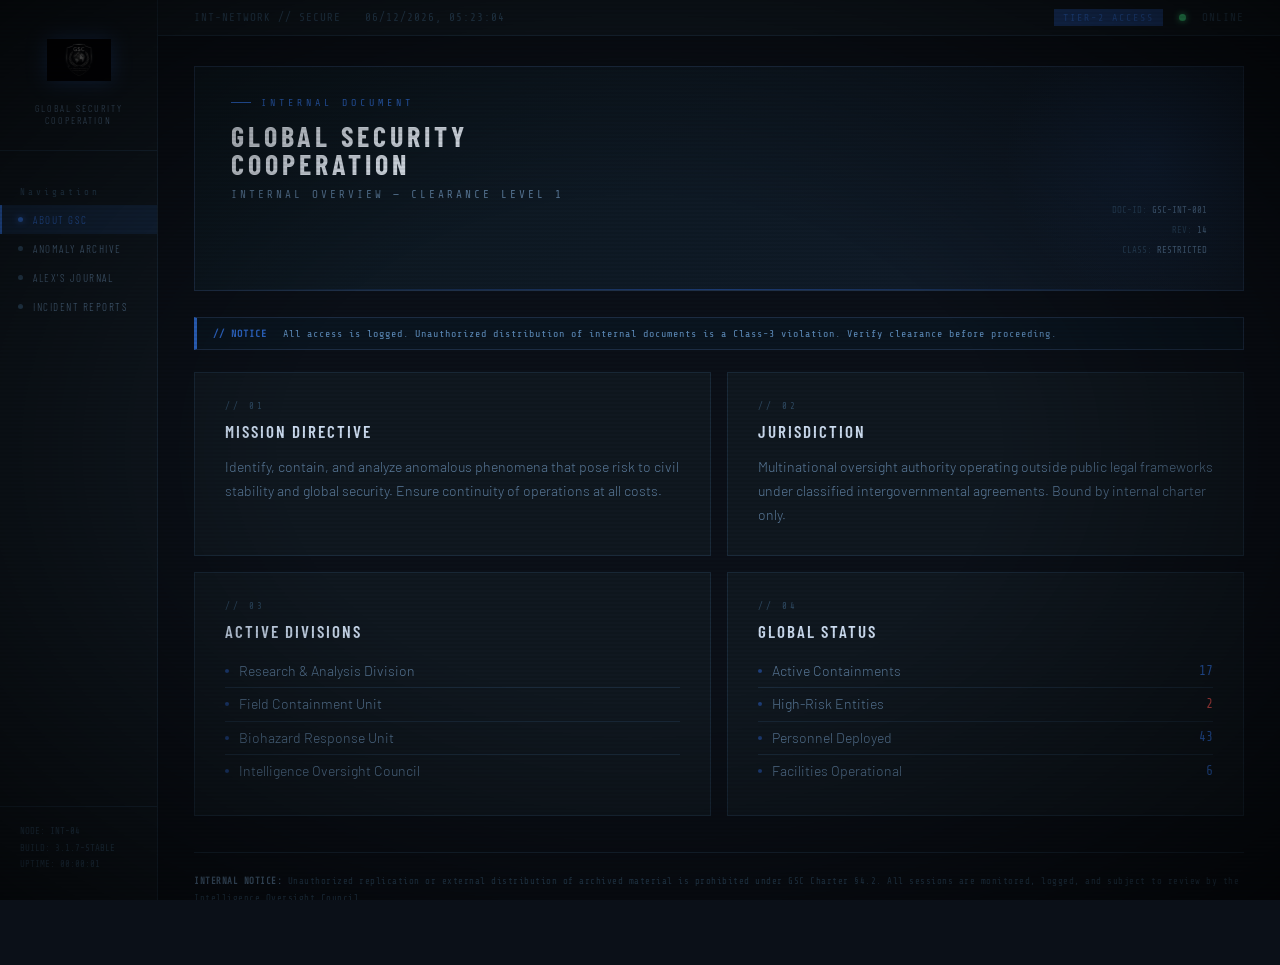
==== commit 6ba459e7: "Update index.html" ====
--- a/index.html
+++ b/index.html
@@ -5,6 +5,7 @@
   <meta name="viewport" content="width=device-width, initial-scale=1.0"/>
   <title>GSC | Internal Overview</title>
   <link href="https://fonts.googleapis.com/css2?family=Share+Tech+Mono&family=Barlow:wght@300;400;600;700&family=Barlow+Condensed:wght@400;600;700&display=swap" rel="stylesheet">
+  <link rel="stylesheet" href="gsc-shared.css">
   <style>
     :root {
       --bg:        #0b1018;
--- a/gsc-shared.css
+++ b/gsc-shared.css
@@ -0,0 +1,306 @@
+/*
+  ============================================================
+  GSC SHARED STYLESHEET — gsc-shared.css
+  Link this in every page inside <head>:
+
+  Root pages (index.html):
+    <link rel="stylesheet" href="gsc-shared.css">
+
+  Subfolder pages (journal/, anomalies/, incidents/):
+    <link rel="stylesheet" href="../gsc-shared.css">
+
+  Place this AFTER your Google Fonts link.
+  ============================================================
+*/
+
+/* ══════════════════════════════════════════════════════════
+   DESKTOP / LAPTOP FIXES — 1024px and above
+   Tighter sidebar, fuller content, no max-width cap
+══════════════════════════════════════════════════════════ */
+
+.sidebar {
+  width: 170px !important;
+  min-width: 170px !important;
+}
+
+.sidebar-nav a {
+  font-size: 11px !important;
+  padding: 8px 16px !important;
+}
+
+/* Remove the max-width cap so content fills the screen */
+.content {
+  max-width: 100% !important;
+  padding: 36px 44px !important;
+}
+
+/* Hero — switch to flex row so meta never overlaps title */
+.hero,
+.file-header {
+  padding: 36px 44px !important;
+  margin-bottom: 26px !important;
+}
+
+/* The inner wrapper for hero content — makes left/right layout */
+.hero-inner,
+.file-header-inner {
+  display: flex !important;
+  justify-content: space-between !important;
+  align-items: flex-start !important;
+  gap: 32px !important;
+  position: relative !important;
+  z-index: 1 !important;
+}
+
+/* The meta block sits on the right — never overlaps */
+.hero-meta,
+.header-right {
+  position: static !important;
+  transform: none !important;
+  top: auto !important;
+  right: auto !important;
+  text-align: right !important;
+  flex-shrink: 0 !important;
+  white-space: nowrap !important;
+  font-size: 9px !important;
+  line-height: 2.2 !important;
+}
+
+/* Headings */
+.hero h1 {
+  font-size: 32px !important;
+  letter-spacing: 4px !important;
+}
+
+.file-header h1 {
+  font-size: 13px !important;
+}
+
+.file-header h2 {
+  font-size: 30px !important;
+  letter-spacing: 3px !important;
+}
+
+/* Stats strip */
+.stats-strip { margin-bottom: 22px !important; }
+.stat-cell { padding: 12px 18px !important; }
+.stat-cell-label { font-size: 8px !important; }
+.stat-cell-val { font-size: 20px !important; }
+
+/* Toolbar */
+.search-input { font-size: 11px !important; padding: 8px 12px 8px 30px !important; }
+.filter-btn, .sort-btn { padding: 8px 14px !important; font-size: 9px !important; }
+
+/* Table */
+.archive-table th { padding: 10px 14px !important; font-size: 8px !important; }
+.archive-table td { padding: 12px 14px !important; font-size: 12px !important; }
+.archive-table td.designation { font-size: 14px !important; }
+
+/* Entity file sections */
+.meta-grid { margin-bottom: 22px !important; }
+.meta-cell { padding: 12px 16px !important; }
+.section-header { padding: 11px 22px !important; }
+.section-body { padding: 22px !important; font-size: 14px !important; line-height: 1.78 !important; }
+.addendum-body { padding: 18px 22px !important; font-size: 13px !important; }
+
+/* Journal entries */
+.entry { padding: 22px 28px 22px 40px !important; }
+.entry-title { font-size: 22px !important; }
+.entry-body { font-size: 18px !important; }
+.right-panel { width: 220px !important; min-width: 220px !important; }
+
+/* Bottom bar and notice */
+.clearance-bar { padding: 9px 44px !important; font-size: 9px !important; }
+.topbar { padding: 9px 44px !important; }
+.notice { font-size: 9px !important; }
+.back-link { font-size: 10px !important; margin-bottom: 22px !important; }
+.warn-banner, .warn-strip, .alert-strip { font-size: 10px !important; padding: 10px 16px !important; margin-bottom: 22px !important; }
+.results-info { font-size: 9px !important; }
+
+
+/* ══════════════════════════════════════════════════════════
+   RESPONSIVE — 1280px and below (average laptop)
+══════════════════════════════════════════════════════════ */
+@media (max-width: 1280px) {
+  .sidebar { width: 158px !important; min-width: 158px !important; }
+  .content { padding: 30px 36px !important; }
+  .hero, .file-header { padding: 30px 36px !important; }
+  .hero h1 { font-size: 28px !important; }
+  .file-header h2 { font-size: 26px !important; }
+  .clearance-bar, .topbar { padding: 9px 36px !important; }
+}
+
+
+/* ══════════════════════════════════════════════════════════
+   RESPONSIVE — 1024px and below (small laptop)
+══════════════════════════════════════════════════════════ */
+@media (max-width: 1024px) {
+  .hero-meta,
+  .header-right { display: none !important; }
+
+  .sidebar { width: 148px !important; min-width: 148px !important; }
+  .content { padding: 26px 30px !important; }
+  .hero h1 { font-size: 24px !important; }
+  .file-header h2 { font-size: 22px !important; }
+  .stat-cell-val { font-size: 18px !important; }
+  .right-panel { display: none !important; }
+  .meta-grid { grid-template-columns: 1fr 1fr !important; }
+}
+
+
+/* ══════════════════════════════════════════════════════════
+   RESPONSIVE — 768px and below (mobile)
+   Real website nav, not an app tab bar
+══════════════════════════════════════════════════════════ */
+@media (max-width: 768px) {
+
+  /* Stack the shell vertically */
+  .shell { flex-direction: column !important; }
+
+  /* ── Sidebar becomes a slim horizontal website header ── */
+  .sidebar {
+    width: 100% !important;
+    min-width: unset !important;
+    height: auto !important;
+    position: static !important;
+    flex-direction: row !important;
+    align-items: center !important;
+    padding: 12px 18px !important;
+    border-right: none !important;
+    border-bottom: 1px solid var(--border) !important;
+    gap: 14px !important;
+  }
+
+  /* Hide logo section on mobile — nav takes up the space */
+  .sidebar-logo { display: none !important; }
+  .sidebar-footer { display: none !important; }
+  .nav-label { display: none !important; }
+
+  /* Nav becomes horizontal scrollable link strip — website style */
+  .sidebar-nav {
+    flex: 1 !important;
+    flex-direction: row !important;
+    padding: 0 !important;
+    gap: 0 !important;
+    overflow-x: auto !important;
+    -webkit-overflow-scrolling: touch !important;
+  }
+
+  /* Hide scrollbar on mobile nav */
+  .sidebar-nav::-webkit-scrollbar { display: none !important; }
+
+  .sidebar-nav a {
+    padding: 5px 12px !important;
+    border-left: none !important;
+    border-bottom: 2px solid transparent !important;
+    font-size: 10px !important;
+    letter-spacing: 1px !important;
+    white-space: nowrap !important;
+    flex-shrink: 0 !important;
+    background: transparent !important;
+  }
+
+  /* Disable the sliding background highlight on mobile */
+  .sidebar-nav a::before { display: none !important; }
+
+  .sidebar-nav a.active,
+  .sidebar-nav a:hover {
+    border-left: none !important;
+    border-bottom-color: var(--blue) !important;
+    background: transparent !important;
+  }
+
+  /* Hide the dots — they don't suit horizontal nav */
+  .nav-dot { display: none !important; }
+
+  /* GSC brand label injected via CSS on mobile */
+  .sidebar::before {
+    content: 'GSC';
+    font-family: 'Barlow Condensed', sans-serif;
+    font-weight: 700;
+    font-size: 13px;
+    letter-spacing: 3px;
+    color: var(--blue);
+    flex-shrink: 0;
+  }
+
+  /* Topbar */
+  .topbar { padding: 7px 18px !important; font-size: 9px !important; }
+
+  /* Content */
+  .content { padding: 18px !important; }
+
+  /* Hero */
+  .hero, .file-header {
+    padding: 20px 18px !important;
+    margin-bottom: 18px !important;
+  }
+
+  /* Stack hero inner vertically on mobile */
+  .hero-inner,
+  .file-header-inner {
+    flex-direction: column !important;
+    gap: 10px !important;
+  }
+
+  .hero-meta,
+  .header-right { display: none !important; }
+
+  .hero h1 { font-size: 20px !important; letter-spacing: 2px !important; }
+  .hero-sub { font-size: 9px !important; }
+  .file-header h2 { font-size: 18px !important; letter-spacing: 2px !important; }
+
+  /* Alert / warning strips */
+  .alert-strip, .warn-strip, .warn-banner {
+    font-size: 9px !important;
+    padding: 8px 12px !important;
+    margin-bottom: 16px !important;
+  }
+
+  /* Stats strip — 2 cols on mobile */
+  .stats-strip { flex-wrap: wrap !important; }
+  .stat-cell { min-width: 50% !important; padding: 10px 14px !important; }
+  .stat-cell-val { font-size: 18px !important; }
+
+  /* Toolbar */
+  .toolbar { flex-wrap: wrap !important; gap: 6px !important; }
+  .filter-btn, .sort-btn { padding: 7px 10px !important; font-size: 8px !important; }
+
+  /* Table — let it scroll horizontally on mobile */
+  .archive-table { font-size: 11px !important; }
+  .archive-table th { padding: 8px 10px !important; font-size: 7px !important; }
+  .archive-table td { padding: 10px !important; font-size: 11px !important; }
+
+  /* Meta grid — 2 cols */
+  .meta-grid { grid-template-columns: 1fr 1fr !important; }
+  .meta-cell { padding: 10px 12px !important; border-bottom: 1px solid var(--border) !important; }
+
+  /* Sections */
+  .section-body { padding: 16px !important; font-size: 13px !important; }
+  .addendum-body { padding: 14px 16px !important; font-size: 12px !important; }
+
+  /* Journal */
+  .entry { padding: 16px 18px 16px 30px !important; }
+  .entry-title { font-size: 19px !important; }
+  .entry-body { font-size: 16px !important; }
+  .right-panel { display: none !important; }
+  .entries-col { padding: 18px !important; }
+
+  /* Bottom bar */
+  .clearance-bar {
+    padding: 8px 18px !important;
+    font-size: 8px !important;
+    gap: 12px !important;
+    flex-wrap: wrap !important;
+  }
+
+  .back-link { font-size: 9px !important; margin-bottom: 16px !important; }
+  .notice { font-size: 8px !important; }
+}
+
+/* Very small phones */
+@media (max-width: 420px) {
+  .hero h1 { font-size: 17px !important; }
+  .file-header h2 { font-size: 15px !important; }
+  .sidebar-nav a { font-size: 9px !important; padding: 5px 9px !important; }
+}
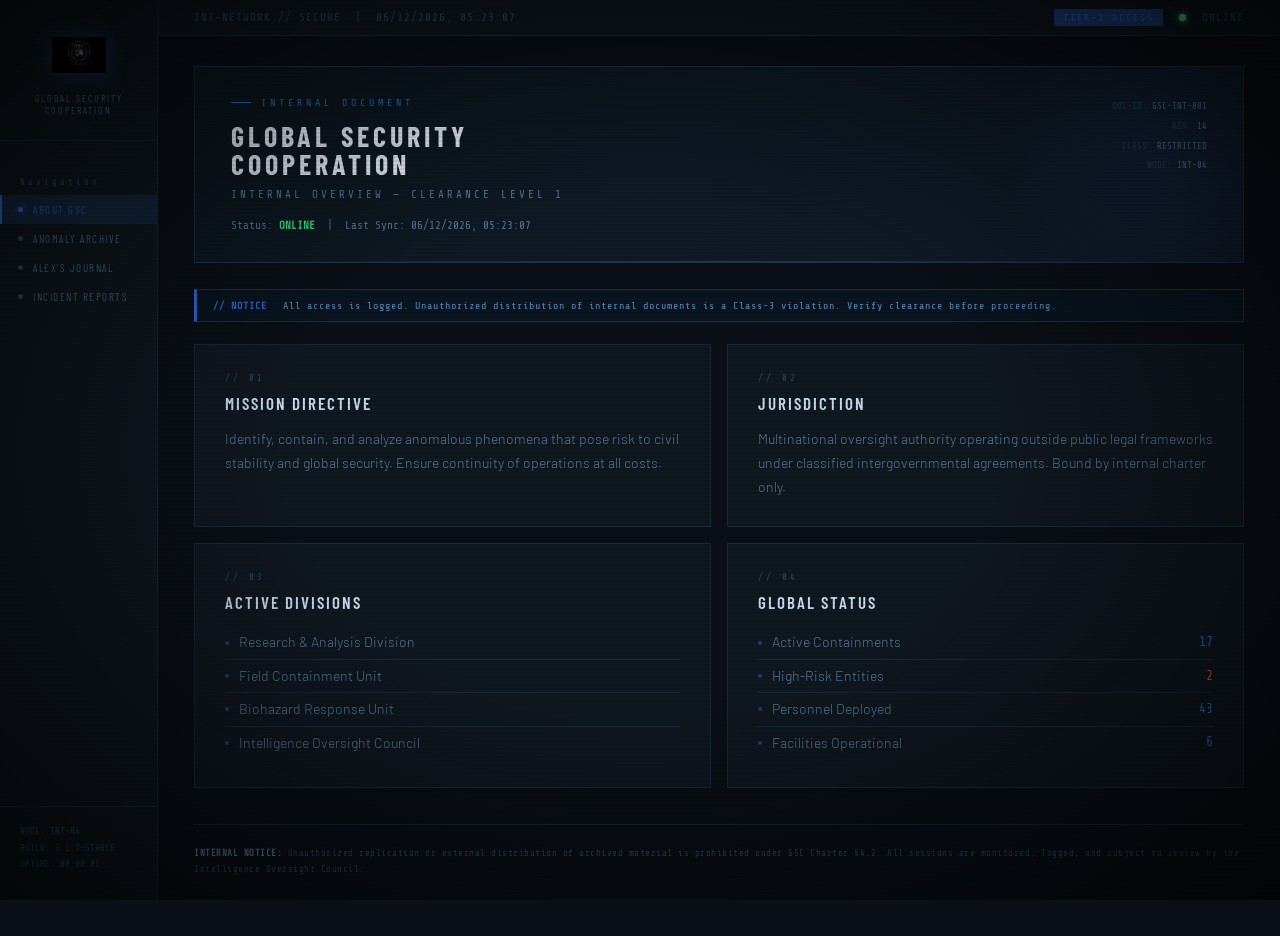
==== commit cd3ed96c: "Update index.html" ====
--- a/index.html
+++ b/index.html
@@ -14,7 +14,7 @@
       --border2:   #1f3048;
       --blue:      #2f6acd;
       --blue-dim:  #1e3f7a;
-      --blue-glow: rgba(47, 106, 205, 0.18);
+      --blue-glow: rgba(47,106,205,0.18);
       --text:      #c8d8ea;
       --text-dim:  #5a7a9a;
       --text-faint:#2e4a62;
@@ -36,487 +36,324 @@
       overflow-x: hidden;
     }
 
-    /* Scanline overlay */
+    /* Scanlines */
     body::before {
       content: '';
-      position: fixed;
-      inset: 0;
-      background: repeating-linear-gradient(
-        0deg,
-        transparent,
-        transparent 2px,
-        rgba(0,0,0,0.07) 2px,
-        rgba(0,0,0,0.07) 4px
-      );
-      pointer-events: none;
-      z-index: 999;
-    }
-
-    /* Ambient vignette */
+      position: fixed; inset: 0;
+      background: repeating-linear-gradient(0deg, transparent, transparent 2px, rgba(0,0,0,0.07) 2px, rgba(0,0,0,0.07) 4px);
+      pointer-events: none; z-index: 999;
+    }
+
+    /* Vignette */
     body::after {
       content: '';
-      position: fixed;
-      inset: 0;
+      position: fixed; inset: 0;
       background: radial-gradient(ellipse at center, transparent 40%, rgba(0,0,0,0.7) 100%);
-      pointer-events: none;
-      z-index: 998;
+      pointer-events: none; z-index: 998;
     }
 
     /* ── LAYOUT ── */
-    .shell {
-      display: flex;
-      min-height: 100vh;
-    }
+    .shell { display: flex; min-height: 100vh; }
 
     /* ── SIDEBAR ── */
     .sidebar {
-      width: 200px;
-      min-width: 200px;
+      width: 200px; min-width: 200px;
       background: var(--panel);
       border-right: 1px solid var(--border);
-      display: flex;
-      flex-direction: column;
+      display: flex; flex-direction: column;
       padding: 28px 0;
-      position: sticky;
-      top: 0;
-      height: 100vh;
+      position: sticky; top: 0; height: 100vh;
       overflow: hidden;
     }
 
     .sidebar-logo {
-      display: flex;
-      flex-direction: column;
-      align-items: center;
+      display: flex; flex-direction: column; align-items: center;
       padding: 0 20px 24px;
       border-bottom: 1px solid var(--border);
     }
 
     .logo-img {
-      width: 64px;
-      height: 64px;
-      object-fit: contain;
+      width: 64px; height: 64px; object-fit: contain;
       filter: drop-shadow(0 0 10px rgba(47,106,205,0.4));
       margin-bottom: 10px;
     }
 
-    /* Placeholder logo if no image */
     .logo-placeholder {
-      width: 64px;
-      height: 64px;
-      border: 2px solid var(--blue-dim);
-      border-radius: 50%;
-      display: flex;
-      align-items: center;
-      justify-content: center;
+      width: 64px; height: 64px;
+      border: 2px solid var(--blue-dim); border-radius: 50%;
+      display: flex; align-items: center; justify-content: center;
       margin-bottom: 10px;
-      position: relative;
     }
     .logo-placeholder::after {
       content: 'GSC';
-      font-family: var(--cond);
-      font-weight: 700;
-      font-size: 13px;
-      letter-spacing: 2px;
-      color: var(--blue);
+      font-family: var(--cond); font-weight: 700;
+      font-size: 13px; letter-spacing: 2px; color: var(--blue);
     }
 
     .sidebar-org {
-      font-family: var(--cond);
-      font-size: 10px;
-      letter-spacing: 2px;
-      color: var(--text-dim);
-      text-align: center;
-      text-transform: uppercase;
-    }
-
-    .sidebar-nav {
-      flex: 1;
-      padding: 20px 0;
-      display: flex;
-      flex-direction: column;
-    }
+      font-family: var(--cond); font-size: 10px;
+      letter-spacing: 2px; color: var(--text-dim);
+      text-align: center; text-transform: uppercase;
+    }
+
+    .sidebar-nav { flex: 1; padding: 20px 0; display: flex; flex-direction: column; }
 
     .nav-label {
-      font-family: var(--mono);
-      font-size: 9px;
-      letter-spacing: 3px;
-      color: var(--text-faint);
-      padding: 0 20px;
-      margin-bottom: 8px;
-      margin-top: 16px;
+      font-family: var(--mono); font-size: 9px;
+      letter-spacing: 3px; color: var(--text-faint);
+      padding: 0 20px; margin-bottom: 8px; margin-top: 16px;
     }
 
     .sidebar-nav a {
-      display: flex;
-      align-items: center;
-      gap: 10px;
+      display: flex; align-items: center; gap: 10px;
       padding: 10px 20px;
-      color: var(--text-dim);
-      text-decoration: none;
-      font-family: var(--cond);
-      font-size: 13px;
-      letter-spacing: 1.5px;
-      text-transform: uppercase;
+      color: var(--text-dim); text-decoration: none;
+      font-family: var(--cond); font-size: 13px;
+      letter-spacing: 1.5px; text-transform: uppercase;
       border-left: 2px solid transparent;
-      transition: all 0.2s;
-      position: relative;
-    }
-
+      transition: all 0.2s; position: relative;
+    }
     .sidebar-nav a::before {
-      content: '';
-      position: absolute;
-      left: 0; top: 0; bottom: 0;
-      width: 0;
-      background: var(--blue-glow);
-      transition: width 0.2s;
-    }
-
-    .sidebar-nav a:hover,
-    .sidebar-nav a.active {
-      color: var(--blue);
-      border-left-color: var(--blue);
-    }
-
-    .sidebar-nav a:hover::before,
-    .sidebar-nav a.active::before {
-      width: 100%;
-    }
+      content: ''; position: absolute;
+      left: 0; top: 0; bottom: 0; width: 0;
+      background: var(--blue-glow); transition: width 0.2s;
+    }
+    .sidebar-nav a:hover, .sidebar-nav a.active {
+      color: var(--blue); border-left-color: var(--blue);
+    }
+    .sidebar-nav a:hover::before, .sidebar-nav a.active::before { width: 100%; }
 
     .nav-dot {
-      width: 5px; height: 5px;
-      border-radius: 50%;
-      background: var(--text-faint);
-      flex-shrink: 0;
-      transition: background 0.2s;
-    }
-    .sidebar-nav a:hover .nav-dot,
-    .sidebar-nav a.active .nav-dot {
-      background: var(--blue);
-      box-shadow: 0 0 6px var(--blue);
+      width: 5px; height: 5px; border-radius: 50%;
+      background: var(--text-faint); flex-shrink: 0; transition: background 0.2s;
+    }
+    .sidebar-nav a:hover .nav-dot, .sidebar-nav a.active .nav-dot {
+      background: var(--blue); box-shadow: 0 0 6px var(--blue);
     }
 
     .sidebar-footer {
       padding: 16px 20px 0;
       border-top: 1px solid var(--border);
-      font-family: var(--mono);
-      font-size: 9px;
-      color: var(--text-faint);
-      line-height: 1.8;
-    }
-
-    /* ── MAIN CONTENT ── */
-    .main {
-      flex: 1;
-      display: flex;
-      flex-direction: column;
-      overflow-y: auto;
-    }
-
-    /* Top bar */
+      font-family: var(--mono); font-size: 9px;
+      color: var(--text-faint); line-height: 1.8;
+    }
+
+    /* ── MAIN ── */
+    .main { flex: 1; display: flex; flex-direction: column; overflow-y: auto; }
+
     .topbar {
-      background: var(--panel);
-      border-bottom: 1px solid var(--border);
+      background: var(--panel); border-bottom: 1px solid var(--border);
       padding: 10px 48px;
-      display: flex;
-      align-items: center;
-      justify-content: space-between;
-      font-family: var(--mono);
-      font-size: 11px;
-      color: var(--text-faint);
-      letter-spacing: 1px;
-    }
-
-    .topbar-left { display: flex; gap: 24px; }
+      display: flex; align-items: center; justify-content: space-between;
+      font-family: var(--mono); font-size: 11px;
+      color: var(--text-faint); letter-spacing: 1px;
+    }
     .topbar-right { display: flex; gap: 16px; align-items: center; }
 
     .tier-badge {
-      background: var(--blue-dim);
-      color: var(--blue);
-      padding: 2px 8px;
-      font-size: 10px;
-      letter-spacing: 2px;
+      background: var(--blue-dim); color: var(--blue);
+      padding: 2px 8px; font-size: 10px; letter-spacing: 2px;
       border: 1px solid var(--blue-dim);
     }
 
     .status-dot {
-      width: 7px; height: 7px;
-      border-radius: 50%;
-      background: var(--green);
-      box-shadow: 0 0 6px var(--green);
+      width: 7px; height: 7px; border-radius: 50%;
+      background: var(--green); box-shadow: 0 0 6px var(--green);
       animation: pulse-dot 2s ease-in-out infinite;
     }
-
     @keyframes pulse-dot {
-      0%, 100% { opacity: 1; box-shadow: 0 0 6px var(--green); }
+      0%,100% { opacity: 1; box-shadow: 0 0 6px var(--green); }
       50% { opacity: 0.5; box-shadow: 0 0 2px var(--green); }
     }
 
-    /* Content area */
-    .content {
-      padding: 48px;
-      flex: 1;
-    }
-
-    /* Hero */
+    /* ── CONTENT ── */
+    .content { padding: 48px; flex: 1; }
+
+    /* ── HERO ── */
     .hero {
       position: relative;
       border: 1px solid var(--border2);
       background: linear-gradient(135deg, #0d1820 0%, #111c2b 100%);
-      padding: 52px 48px;
-      margin-bottom: 40px;
+      padding: 48px;
+      margin-bottom: 36px;
       overflow: hidden;
-    }
-
+      animation: fadein 0.5s ease both;
+    }
     .hero::before {
-      content: '';
-      position: absolute;
-      top: -60px; right: -60px;
-      width: 300px; height: 300px;
-      border-radius: 50%;
-      background: radial-gradient(circle, rgba(47,106,205,0.12) 0%, transparent 70%);
+      content: ''; position: absolute;
+      top: -60px; right: -60px; width: 300px; height: 300px; border-radius: 50%;
+      background: radial-gradient(circle, rgba(47,106,205,0.12), transparent 70%);
       pointer-events: none;
     }
-
     .hero::after {
-      content: '';
-      position: absolute;
-      bottom: 0; left: 0; right: 0;
-      height: 1px;
+      content: ''; position: absolute;
+      bottom: 0; left: 0; right: 0; height: 1px;
       background: linear-gradient(90deg, transparent, var(--blue-dim), transparent);
     }
 
+    /* KEY FIX: flex row so meta never overlaps title */
+    .hero-inner {
+      display: flex;
+      justify-content: space-between;
+      align-items: flex-start;
+      gap: 32px;
+      position: relative; z-index: 1;
+    }
+
+    .hero-left { flex: 1; min-width: 0; }
+
     .hero-tag {
-      font-family: var(--mono);
-      font-size: 10px;
-      letter-spacing: 4px;
-      color: var(--blue);
+      font-family: var(--mono); font-size: 10px;
+      letter-spacing: 4px; color: var(--blue);
       margin-bottom: 14px;
-      display: flex;
-      align-items: center;
-      gap: 10px;
-    }
-
+      display: flex; align-items: center; gap: 10px;
+    }
     .hero-tag::before {
-      content: '';
-      display: inline-block;
-      width: 20px; height: 1px;
-      background: var(--blue);
+      content: ''; display: inline-block;
+      width: 20px; height: 1px; background: var(--blue);
     }
 
     .hero h1 {
-      font-family: var(--cond);
-      font-weight: 700;
-      font-size: 42px;
-      letter-spacing: 5px;
-      color: #e8f0fa;
-      line-height: 1;
-      margin-bottom: 10px;
+      font-family: var(--cond); font-weight: 700;
+      font-size: 42px; letter-spacing: 5px;
+      color: #e8f0fa; line-height: 1; margin-bottom: 10px;
     }
 
     .hero-sub {
-      font-family: var(--mono);
-      font-size: 11px;
-      letter-spacing: 3px;
-      color: var(--text-dim);
-    }
-
+      font-family: var(--mono); font-size: 11px;
+      letter-spacing: 3px; color: var(--text-dim);
+    }
+
+    .online {
+      color: var(--green); font-weight: bold;
+      animation: flicker 3s infinite;
+    }
+    @keyframes flicker {
+      0%,18%,22%,25%,53%,57%,100% { opacity: 1; }
+      20%,24%,55% { opacity: 0.3; }
+    }
+
+    .system-status {
+      font-family: var(--mono); font-size: 11px;
+      color: var(--text-dim); margin-top: 18px;
+    }
+
+    /* Meta sits on the right — never overlaps because of flexbox */
     .hero-meta {
-      position: absolute;
-      top: 52px; right: 48px;
-      text-align: right;
-      font-family: var(--mono);
-      font-size: 10px;
-      color: var(--text-faint);
-      line-height: 2;
-    }
-
-    .hero-meta span {
-      color: var(--text-dim);
-    }
-
-    /* Alert strip */
+      font-family: var(--mono); font-size: 10px;
+      color: var(--text-faint); line-height: 2.2;
+      text-align: right; flex-shrink: 0; white-space: nowrap;
+    }
+    .hero-meta span { color: var(--text-dim); }
+
+    /* ── ALERT STRIP ── */
     .alert-strip {
-      background: #0a1520;
-      border: 1px solid var(--border2);
+      background: #0a1520; border: 1px solid var(--border2);
       border-left: 3px solid var(--blue);
-      padding: 10px 20px;
-      font-family: var(--mono);
-      font-size: 11px;
-      letter-spacing: 1px;
-      color: #6090c0;
+      padding: 10px 20px; font-family: var(--mono);
+      font-size: 11px; letter-spacing: 1px; color: #6090c0;
       margin-bottom: 36px;
-      display: flex;
-      align-items: center;
-      gap: 16px;
-    }
-
-    .alert-strip .label {
-      color: var(--blue);
-      font-weight: bold;
-      flex-shrink: 0;
-    }
-
-    /* Grid */
+      display: flex; align-items: center; gap: 16px;
+      animation: fadein 0.5s 0.1s ease both;
+    }
+    .alert-strip .label { color: var(--blue); font-weight: bold; flex-shrink: 0; }
+
+    /* ── GRID ── */
     .grid {
       display: grid;
       grid-template-columns: 1fr 1fr;
-      gap: 16px;
-      margin-bottom: 36px;
+      gap: 16px; margin-bottom: 36px;
     }
 
     .card {
-      background: var(--panel);
-      border: 1px solid var(--border);
-      padding: 28px 30px;
-      position: relative;
-      transition: border-color 0.25s, box-shadow 0.25s;
-      overflow: hidden;
-    }
-
+      background: var(--panel); border: 1px solid var(--border);
+      padding: 28px 30px; position: relative;
+      transition: border-color 0.25s, box-shadow 0.25s; overflow: hidden;
+    }
     .card::before {
-      content: '';
-      position: absolute;
-      top: 0; left: 0; right: 0;
-      height: 2px;
+      content: ''; position: absolute;
+      top: 0; left: 0; right: 0; height: 2px;
       background: linear-gradient(90deg, var(--blue-dim), transparent);
-      opacity: 0;
-      transition: opacity 0.25s;
-    }
-
-    .card:hover {
-      border-color: var(--blue-dim);
-      box-shadow: 0 0 24px rgba(47,106,205,0.08);
-    }
-
-    .card:hover::before {
-      opacity: 1;
-    }
+      opacity: 0; transition: opacity 0.25s;
+    }
+    .card:hover { border-color: var(--blue-dim); box-shadow: 0 0 24px rgba(47,106,205,0.08); }
+    .card:hover::before { opacity: 1; }
 
     .card-tag {
-      font-family: var(--mono);
-      font-size: 9px;
-      letter-spacing: 3px;
-      color: var(--text-faint);
+      font-family: var(--mono); font-size: 9px;
+      letter-spacing: 3px; color: var(--text-faint);
       margin-bottom: 10px;
-      text-transform: uppercase;
     }
 
     .card h3 {
-      font-family: var(--cond);
-      font-weight: 600;
-      font-size: 17px;
-      letter-spacing: 2px;
-      color: #ccdcf0;
-      margin-bottom: 14px;
-      text-transform: uppercase;
-    }
-
-    .card p {
-      font-size: 14px;
-      line-height: 1.7;
-      color: var(--text-dim);
-    }
-
-    .card ul {
-      list-style: none;
-      padding: 0;
-    }
-
+      font-family: var(--cond); font-weight: 600;
+      font-size: 17px; letter-spacing: 2px;
+      color: #ccdcf0; margin-bottom: 14px; text-transform: uppercase;
+    }
+
+    .card p { font-size: 14px; line-height: 1.7; color: var(--text-dim); }
+
+    .card ul { list-style: none; padding: 0; }
     .card ul li {
-      font-size: 14px;
-      line-height: 1.6;
-      color: var(--text-dim);
-      padding: 5px 0;
-      border-bottom: 1px solid var(--border);
-      display: flex;
-      align-items: center;
-      gap: 10px;
-    }
-
+      font-size: 14px; line-height: 1.6; color: var(--text-dim);
+      padding: 5px 0; border-bottom: 1px solid var(--border);
+      display: flex; align-items: center; gap: 10px;
+    }
     .card ul li:last-child { border-bottom: none; }
-
     .card ul li::before {
-      content: '';
-      width: 4px; height: 4px;
-      border-radius: 50%;
-      background: var(--blue-dim);
-      flex-shrink: 0;
-    }
-
-    .stat-val {
-      margin-left: auto;
-      font-family: var(--mono);
-      font-size: 13px;
-      color: var(--blue);
-    }
-
-    .stat-high {
-      color: var(--red) !important;
-    }
-
-    /* Full-width card */
-    .card.full {
-      grid-column: 1 / -1;
-    }
-
-    /* Notice */
+      content: ''; width: 4px; height: 4px; border-radius: 50%;
+      background: var(--blue-dim); flex-shrink: 0;
+    }
+
+    .stat-val { margin-left: auto; font-family: var(--mono); font-size: 13px; color: var(--blue); }
+    .stat-high { color: var(--red) !important; }
+
+    /* ── NOTICE ── */
     .notice {
-      border-top: 1px solid var(--border);
-      padding-top: 20px;
-      font-family: var(--mono);
-      font-size: 11px;
-      color: var(--text-faint);
-      letter-spacing: 0.5px;
-      line-height: 1.8;
-    }
-
-    .notice strong {
-      color: var(--text-dim);
-    }
-
-    /* Clearance banner */
+      border-top: 1px solid var(--border); padding-top: 20px;
+      font-family: var(--mono); font-size: 11px;
+      color: var(--text-faint); letter-spacing: 0.5px; line-height: 1.8;
+    }
+    .notice strong { color: var(--text-dim); }
+
+    /* ── CLEARANCE BAR ── */
     .clearance-bar {
-      background: var(--panel);
-      border-top: 1px solid var(--border);
-      padding: 10px 48px;
-      font-family: var(--mono);
-      font-size: 10px;
-      letter-spacing: 2px;
-      color: var(--text-faint);
-      display: flex;
-      gap: 32px;
-    }
-
+      background: var(--panel); border-top: 1px solid var(--border);
+      padding: 10px 48px; font-family: var(--mono);
+      font-size: 10px; letter-spacing: 2px; color: var(--text-faint);
+      display: flex; gap: 32px; flex-wrap: wrap;
+    }
     .cl-item { display: flex; gap: 8px; }
     .cl-val { color: var(--text-dim); }
 
-    /* Animations */
+    /* ── ANIMATIONS ── */
     @keyframes fadein {
       from { opacity: 0; transform: translateY(12px); }
       to   { opacity: 1; transform: translateY(0); }
     }
-
-    .hero    { animation: fadein 0.5s ease both; }
     .alert-strip { animation: fadein 0.5s 0.1s ease both; }
     .card:nth-child(1) { animation: fadein 0.5s 0.15s ease both; }
-    .card:nth-child(2) { animation: fadein 0.5s 0.2s ease both; }
+    .card:nth-child(2) { animation: fadein 0.5s 0.20s ease both; }
     .card:nth-child(3) { animation: fadein 0.5s 0.25s ease both; }
-    .card:nth-child(4) { animation: fadein 0.5s 0.3s ease both; }
-
-    /* Scrollbar */
+    .card:nth-child(4) { animation: fadein 0.5s 0.30s ease both; }
+
     ::-webkit-scrollbar { width: 6px; }
     ::-webkit-scrollbar-track { background: var(--bg); }
     ::-webkit-scrollbar-thumb { background: var(--border2); border-radius: 3px; }
     ::-webkit-scrollbar-thumb:hover { background: var(--blue-dim); }
 
+    /* ── LOCAL MOBILE OVERRIDES ── */
+    /* These work alongside gsc-shared.css mobile rules */
     @media (max-width: 768px) {
-      .shell { flex-direction: column; }
-      .sidebar { width: 100%; height: auto; position: static; }
-      .content { padding: 24px; }
+      .content { padding: 20px; }
       .grid { grid-template-columns: 1fr; }
-      .hero { padding: 32px 24px; }
+      .hero { padding: 24px 20px; margin-bottom: 20px; }
+      .hero-inner { flex-direction: column; gap: 12px; }
       .hero-meta { display: none; }
-      .topbar { padding: 10px 24px; }
+      .hero h1 { font-size: 22px; letter-spacing: 2px; }
+      .topbar { padding: 8px 20px; font-size: 9px; }
+      .clearance-bar { padding: 8px 20px; font-size: 8px; gap: 12px; }
+      .card { padding: 18px 20px; }
     }
   </style>
 </head>
@@ -535,18 +372,10 @@
 
     <nav class="sidebar-nav">
       <div class="nav-label">Navigation</div>
-      <a href="index.html" class="active">
-        <span class="nav-dot"></span>About GSC
-      </a>
-      <a href="anomalies/">
-        <span class="nav-dot"></span>Anomaly Archive
-      </a>
-      <a href="journal/">
-        <span class="nav-dot"></span>Alex's Journal
-      </a>
-      <a href="incidents/">
-        <span class="nav-dot"></span>Incident Reports
-      </a>
+      <a href="index.html" class="active"><span class="nav-dot"></span>About GSC</a>
+      <a href="anomalies/"><span class="nav-dot"></span>Anomaly Archive</a>
+      <a href="journal/"><span class="nav-dot"></span>Alex's Journal</a>
+      <a href="incidents/"><span class="nav-dot"></span>Incident Reports</a>
     </nav>
 
     <div class="sidebar-footer">
@@ -559,12 +388,8 @@
   <!-- MAIN -->
   <div class="main">
 
-    <!-- Top bar -->
     <div class="topbar">
-      <div class="topbar-left">
-        <span>INT-NETWORK // SECURE</span>
-        <span id="syncTime">--</span>
-      </div>
+      <span>INT-NETWORK // SECURE &nbsp;|&nbsp; <span id="syncTime">--</span></span>
       <div class="topbar-right">
         <span class="tier-badge">TIER-2 ACCESS</span>
         <div class="status-dot"></div>
@@ -572,28 +397,34 @@
       </div>
     </div>
 
-    <!-- Content -->
     <div class="content">
 
-      <!-- Hero -->
+      <!-- HERO with flex row inner — no overlap possible -->
       <div class="hero">
-        <div class="hero-tag">INTERNAL DOCUMENT</div>
-        <h1>GLOBAL SECURITY<br>COOPERATION</h1>
-        <div class="hero-sub">INTERNAL OVERVIEW — CLEARANCE LEVEL 1</div>
-        <div class="hero-meta">
-          DOC-ID: <span>GSC-INT-001</span><br>
-          REV: <span>14</span><br>
-          CLASS: <span>RESTRICTED</span>
+        <div class="hero-inner">
+          <div class="hero-left">
+            <div class="hero-tag">INTERNAL DOCUMENT</div>
+            <h1>GLOBAL SECURITY<br>COOPERATION</h1>
+            <div class="hero-sub">INTERNAL OVERVIEW — CLEARANCE LEVEL 1</div>
+            <div class="system-status">
+              Status: <span class="online">ONLINE</span>
+              &nbsp;|&nbsp; Last Sync: <span id="lastSync">--</span>
+            </div>
+          </div>
+          <div class="hero-meta">
+            DOC-ID: <span>GSC-INT-001</span><br>
+            REV: <span>14</span><br>
+            CLASS: <span>RESTRICTED</span><br>
+            NODE: <span>INT-04</span>
+          </div>
         </div>
       </div>
 
-      <!-- Alert strip -->
       <div class="alert-strip">
         <span class="label">// NOTICE</span>
         All access is logged. Unauthorized distribution of internal documents is a Class-3 violation. Verify clearance before proceeding.
       </div>
 
-      <!-- Cards -->
       <div class="grid">
 
         <div class="card">
@@ -632,14 +463,13 @@
 
       </div>
 
-      <!-- Notice -->
       <div class="notice">
-        <strong>INTERNAL NOTICE:</strong> Unauthorized replication or external distribution of archived material is prohibited under GSC Charter §4.2. All sessions are monitored, logged, and subject to review by the Intelligence Oversight Council.
+        <strong>INTERNAL NOTICE:</strong> Unauthorized replication or external distribution of archived material is prohibited under GSC Charter §4.2.
+        All sessions are monitored, logged, and subject to review by the Intelligence Oversight Council.
       </div>
 
     </div>
 
-    <!-- Clearance bar -->
     <div class="clearance-bar">
       <span class="cl-item">CLEARANCE: <span class="cl-val">TIER-2</span></span>
       <span class="cl-item">NODE: <span class="cl-val">INT-04</span></span>
@@ -651,30 +481,24 @@
 </div>
 
 <script>
-  // Live clock in topbar
   function updateTime() {
-    const now = new Date();
-    document.getElementById('syncTime').textContent =
-      now.toLocaleString('en-GB', { hour12: false });
+    const t = new Date().toLocaleString('en-GB', { hour12: false });
+    document.getElementById('syncTime').textContent = t;
+    document.getElementById('lastSync').textContent = t;
   }
-  updateTime();
-  setInterval(updateTime, 1000);
-
-  // Uptime counter
+  updateTime(); setInterval(updateTime, 1000);
+
   const startTime = Date.now();
-  function updateUptime() {
-    const elapsed = Math.floor((Date.now() - startTime) / 1000);
-    const h = String(Math.floor(elapsed / 3600)).padStart(2, '0');
-    const m = String(Math.floor((elapsed % 3600) / 60)).padStart(2, '0');
-    const s = String(elapsed % 60).padStart(2, '0');
-    document.getElementById('uptime').textContent = `${h}:${m}:${s}`;
-  }
-  setInterval(updateUptime, 1000);
-
-  // Session ID
+  setInterval(() => {
+    const s = Math.floor((Date.now() - startTime) / 1000);
+    document.getElementById('uptime').textContent =
+      [Math.floor(s/3600), Math.floor((s%3600)/60), s%60]
+      .map(n => String(n).padStart(2,'0')).join(':');
+  }, 1000);
+
   document.getElementById('sessionId').textContent =
-    'SES-' + Math.random().toString(36).substring(2, 8).toUpperCase();
+    'SES-' + Math.random().toString(36).substring(2,8).toUpperCase();
 </script>
 
 </body>
-</html>
+  </html>
--- a/gsc-shared.css
+++ b/gsc-shared.css
@@ -13,11 +13,12 @@
   ============================================================
 */
 
-/* ══════════════════════════════════════════════════════════
-   DESKTOP / LAPTOP FIXES — 1024px and above
-   Tighter sidebar, fuller content, no max-width cap
-══════════════════════════════════════════════════════════ */
-
+
+/* ══════════════════════════════════════════════════════════
+   DESKTOP FIXES — applies on all screen sizes as a baseline
+══════════════════════════════════════════════════════════ */
+
+/* Sidebar — slightly slimmer */
 .sidebar {
   width: 170px !important;
   min-width: 170px !important;
@@ -28,20 +29,35 @@
   padding: 8px 16px !important;
 }
 
-/* Remove the max-width cap so content fills the screen */
+/* Logo — always visible on desktop, correct size */
+.sidebar-logo {
+  display: flex !important;
+}
+
+.logo-img {
+  width: 54px !important;
+  height: 54px !important;
+}
+
+.logo-placeholder {
+  width: 54px !important;
+  height: 54px !important;
+}
+
+/* Remove max-width cap so content fills the screen */
 .content {
   max-width: 100% !important;
   padding: 36px 44px !important;
 }
 
-/* Hero — switch to flex row so meta never overlaps title */
+/* Hero sections */
 .hero,
 .file-header {
   padding: 36px 44px !important;
   margin-bottom: 26px !important;
 }
 
-/* The inner wrapper for hero content — makes left/right layout */
+/* Fix hero meta — flex row so it never overlaps title */
 .hero-inner,
 .file-header-inner {
   display: flex !important;
@@ -52,7 +68,6 @@
   z-index: 1 !important;
 }
 
-/* The meta block sits on the right — never overlaps */
 .hero-meta,
 .header-right {
   position: static !important;
@@ -66,14 +81,9 @@
   line-height: 2.2 !important;
 }
 
-/* Headings */
 .hero h1 {
   font-size: 32px !important;
   letter-spacing: 4px !important;
-}
-
-.file-header h1 {
-  font-size: 13px !important;
 }
 
 .file-header h2 {
@@ -96,20 +106,20 @@
 .archive-table td { padding: 12px 14px !important; font-size: 12px !important; }
 .archive-table td.designation { font-size: 14px !important; }
 
-/* Entity file sections */
+/* Entity file */
 .meta-grid { margin-bottom: 22px !important; }
 .meta-cell { padding: 12px 16px !important; }
 .section-header { padding: 11px 22px !important; }
 .section-body { padding: 22px !important; font-size: 14px !important; line-height: 1.78 !important; }
 .addendum-body { padding: 18px 22px !important; font-size: 13px !important; }
 
-/* Journal entries */
+/* Journal */
 .entry { padding: 22px 28px 22px 40px !important; }
 .entry-title { font-size: 22px !important; }
 .entry-body { font-size: 18px !important; }
 .right-panel { width: 220px !important; min-width: 220px !important; }
 
-/* Bottom bar and notice */
+/* Bars */
 .clearance-bar { padding: 9px 44px !important; font-size: 9px !important; }
 .topbar { padding: 9px 44px !important; }
 .notice { font-size: 9px !important; }
@@ -119,7 +129,7 @@
 
 
 /* ══════════════════════════════════════════════════════════
-   RESPONSIVE — 1280px and below (average laptop)
+   1280px and below — average laptop
 ══════════════════════════════════════════════════════════ */
 @media (max-width: 1280px) {
   .sidebar { width: 158px !important; min-width: 158px !important; }
@@ -132,9 +142,10 @@
 
 
 /* ══════════════════════════════════════════════════════════
-   RESPONSIVE — 1024px and below (small laptop)
+   1024px and below — small laptop
 ══════════════════════════════════════════════════════════ */
 @media (max-width: 1024px) {
+  /* Hide meta on small screens to prevent squeeze */
   .hero-meta,
   .header-right { display: none !important; }
 
@@ -149,15 +160,16 @@
 
 
 /* ══════════════════════════════════════════════════════════
-   RESPONSIVE — 768px and below (mobile)
-   Real website nav, not an app tab bar
+   768px and below — mobile
+   Sidebar becomes a slim horizontal website nav header
+   Logo is hidden here because there's no room — GSC text
+   label is shown instead via CSS ::before
 ══════════════════════════════════════════════════════════ */
 @media (max-width: 768px) {
 
-  /* Stack the shell vertically */
   .shell { flex-direction: column !important; }
 
-  /* ── Sidebar becomes a slim horizontal website header ── */
+  /* Sidebar becomes a horizontal header strip */
   .sidebar {
     width: 100% !important;
     min-width: unset !important;
@@ -171,12 +183,23 @@
     gap: 14px !important;
   }
 
-  /* Hide logo section on mobile — nav takes up the space */
+  /* Hide logo, footer and nav labels on mobile — no room */
   .sidebar-logo { display: none !important; }
   .sidebar-footer { display: none !important; }
   .nav-label { display: none !important; }
 
-  /* Nav becomes horizontal scrollable link strip — website style */
+  /* GSC brand label on the left */
+  .sidebar::before {
+    content: 'GSC';
+    font-family: 'Barlow Condensed', sans-serif;
+    font-weight: 700;
+    font-size: 13px;
+    letter-spacing: 3px;
+    color: var(--blue);
+    flex-shrink: 0;
+  }
+
+  /* Nav as horizontal scrollable link strip */
   .sidebar-nav {
     flex: 1 !important;
     flex-direction: row !important;
@@ -186,7 +209,6 @@
     -webkit-overflow-scrolling: touch !important;
   }
 
-  /* Hide scrollbar on mobile nav */
   .sidebar-nav::-webkit-scrollbar { display: none !important; }
 
   .sidebar-nav a {
@@ -200,7 +222,6 @@
     background: transparent !important;
   }
 
-  /* Disable the sliding background highlight on mobile */
   .sidebar-nav a::before { display: none !important; }
 
   .sidebar-nav a.active,
@@ -210,54 +231,24 @@
     background: transparent !important;
   }
 
-  /* Hide the dots — they don't suit horizontal nav */
   .nav-dot { display: none !important; }
 
-  /* GSC brand label injected via CSS on mobile */
-  .sidebar::before {
-    content: 'GSC';
-    font-family: 'Barlow Condensed', sans-serif;
-    font-weight: 700;
-    font-size: 13px;
-    letter-spacing: 3px;
-    color: var(--blue);
-    flex-shrink: 0;
-  }
-
-  /* Topbar */
+  /* Content */
   .topbar { padding: 7px 18px !important; font-size: 9px !important; }
-
-  /* Content */
   .content { padding: 18px !important; }
 
   /* Hero */
-  .hero, .file-header {
-    padding: 20px 18px !important;
-    margin-bottom: 18px !important;
-  }
-
-  /* Stack hero inner vertically on mobile */
-  .hero-inner,
-  .file-header-inner {
-    flex-direction: column !important;
-    gap: 10px !important;
-  }
-
-  .hero-meta,
-  .header-right { display: none !important; }
-
+  .hero, .file-header { padding: 20px 18px !important; margin-bottom: 18px !important; }
+  .hero-inner, .file-header-inner { flex-direction: column !important; gap: 10px !important; }
+  .hero-meta, .header-right { display: none !important; }
   .hero h1 { font-size: 20px !important; letter-spacing: 2px !important; }
   .hero-sub { font-size: 9px !important; }
   .file-header h2 { font-size: 18px !important; letter-spacing: 2px !important; }
 
-  /* Alert / warning strips */
-  .alert-strip, .warn-strip, .warn-banner {
-    font-size: 9px !important;
-    padding: 8px 12px !important;
-    margin-bottom: 16px !important;
-  }
-
-  /* Stats strip — 2 cols on mobile */
+  /* Strips */
+  .alert-strip, .warn-strip, .warn-banner { font-size: 9px !important; padding: 8px 12px !important; margin-bottom: 16px !important; }
+
+  /* Stats */
   .stats-strip { flex-wrap: wrap !important; }
   .stat-cell { min-width: 50% !important; padding: 10px 14px !important; }
   .stat-cell-val { font-size: 18px !important; }
@@ -266,12 +257,11 @@
   .toolbar { flex-wrap: wrap !important; gap: 6px !important; }
   .filter-btn, .sort-btn { padding: 7px 10px !important; font-size: 8px !important; }
 
-  /* Table — let it scroll horizontally on mobile */
-  .archive-table { font-size: 11px !important; }
+  /* Table */
   .archive-table th { padding: 8px 10px !important; font-size: 7px !important; }
   .archive-table td { padding: 10px !important; font-size: 11px !important; }
 
-  /* Meta grid — 2 cols */
+  /* Meta grid */
   .meta-grid { grid-template-columns: 1fr 1fr !important; }
   .meta-cell { padding: 10px 12px !important; border-bottom: 1px solid var(--border) !important; }
 
@@ -287,20 +277,17 @@
   .entries-col { padding: 18px !important; }
 
   /* Bottom bar */
-  .clearance-bar {
-    padding: 8px 18px !important;
-    font-size: 8px !important;
-    gap: 12px !important;
-    flex-wrap: wrap !important;
-  }
-
+  .clearance-bar { padding: 8px 18px !important; font-size: 8px !important; gap: 12px !important; flex-wrap: wrap !important; }
   .back-link { font-size: 9px !important; margin-bottom: 16px !important; }
   .notice { font-size: 8px !important; }
 }
 
-/* Very small phones */
+
+/* ══════════════════════════════════════════════════════════
+   420px and below — very small phones
+══════════════════════════════════════════════════════════ */
 @media (max-width: 420px) {
   .hero h1 { font-size: 17px !important; }
   .file-header h2 { font-size: 15px !important; }
   .sidebar-nav a { font-size: 9px !important; padding: 5px 9px !important; }
-}
+  }
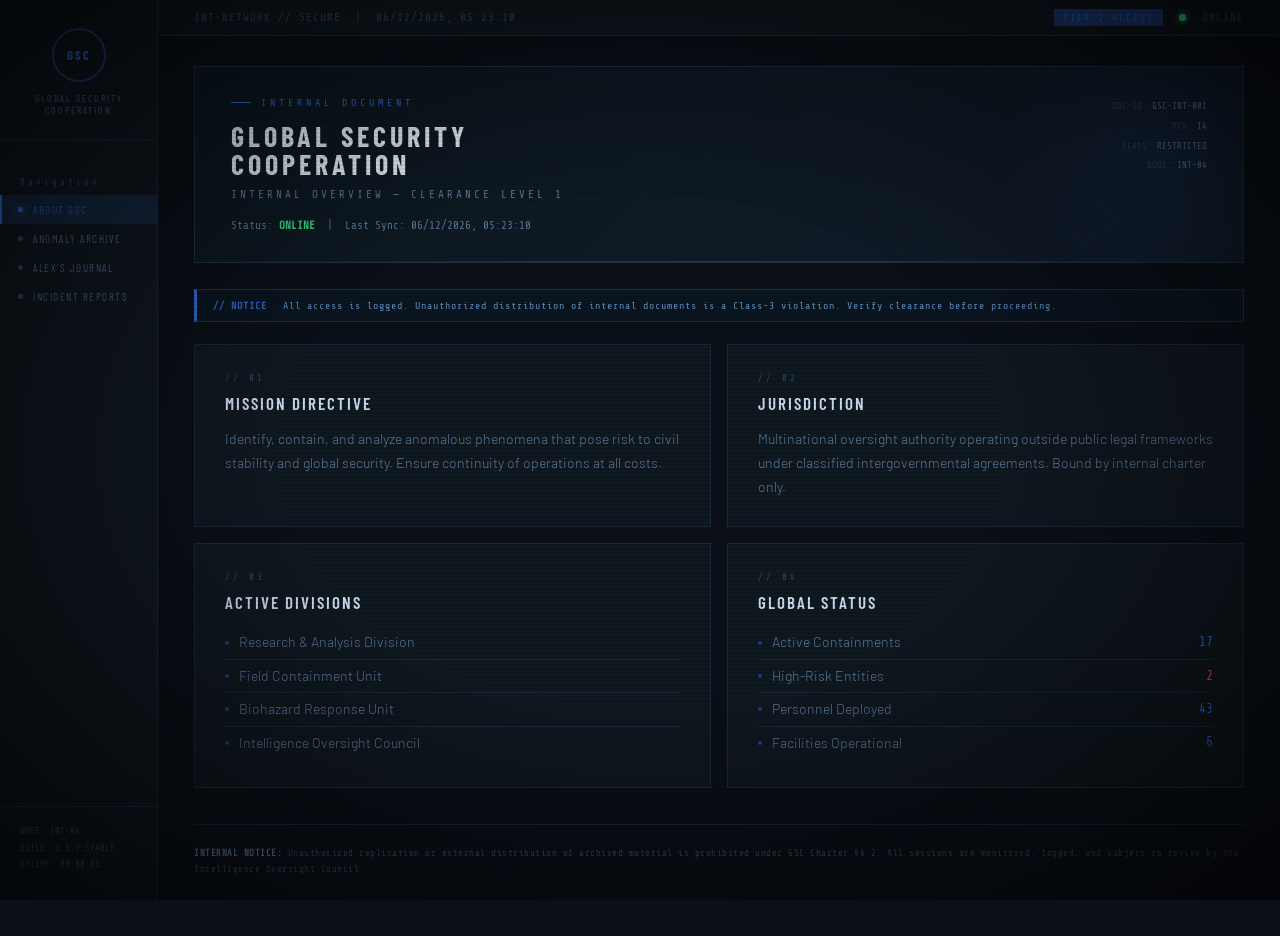
==== commit f60166a0: "Update index.html" ====
--- a/index.html
+++ b/index.html
@@ -364,7 +364,7 @@
   <!-- SIDEBAR -->
   <aside class="sidebar">
     <div class="sidebar-logo">
-      <img src="gsc-logo.png" alt="GSC" class="logo-img"
+      <img src="/GSC-ARCHIVE-/gsc-logo.png alt="GSC" class="logo-img"
            onerror="this.style.display='none'; this.nextElementSibling.style.display='flex';">
       <div class="logo-placeholder" style="display:none;"></div>
       <div class="sidebar-org">Global Security<br>Cooperation</div>
--- a/gsc-shared.css
+++ b/gsc-shared.css
@@ -37,6 +37,7 @@
 .logo-img {
   width: 54px !important;
   height: 54px !important;
+  mix-blend-mode: screen !important;
 }
 
 .logo-placeholder {
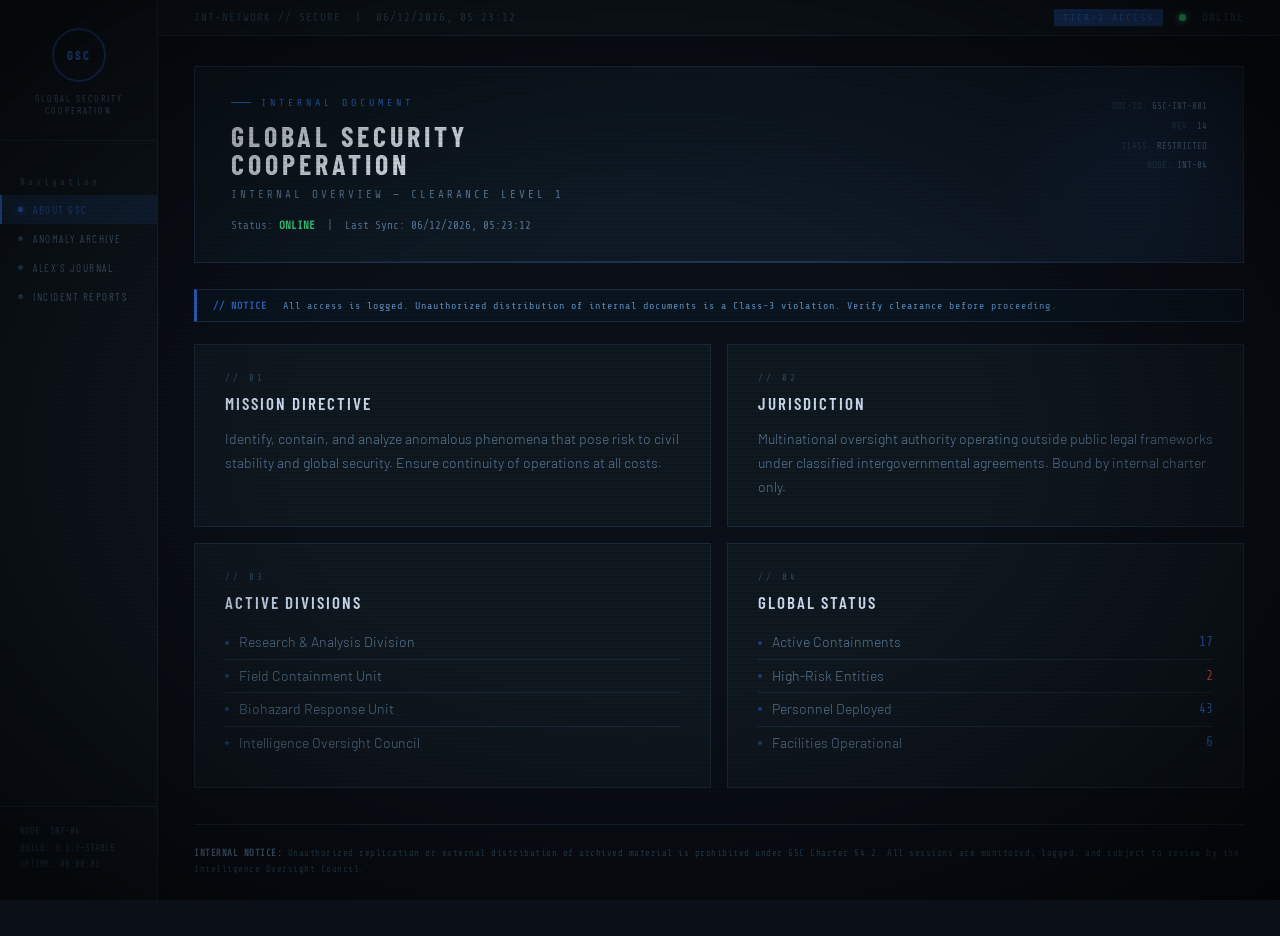
==== commit f5ca5eb4: "Update index.html" ====
--- a/index.html
+++ b/index.html
@@ -364,7 +364,7 @@
   <!-- SIDEBAR -->
   <aside class="sidebar">
     <div class="sidebar-logo">
-      <img src="/GSC-ARCHIVE-/gsc-logo.png alt="GSC" class="logo-img"
+      <img src="/GSC-ARCHIVE-/gsc-logo.png" alt="GSC" class="logo-img"
            onerror="this.style.display='none'; this.nextElementSibling.style.display='flex';">
       <div class="logo-placeholder" style="display:none;"></div>
       <div class="sidebar-org">Global Security<br>Cooperation</div>
